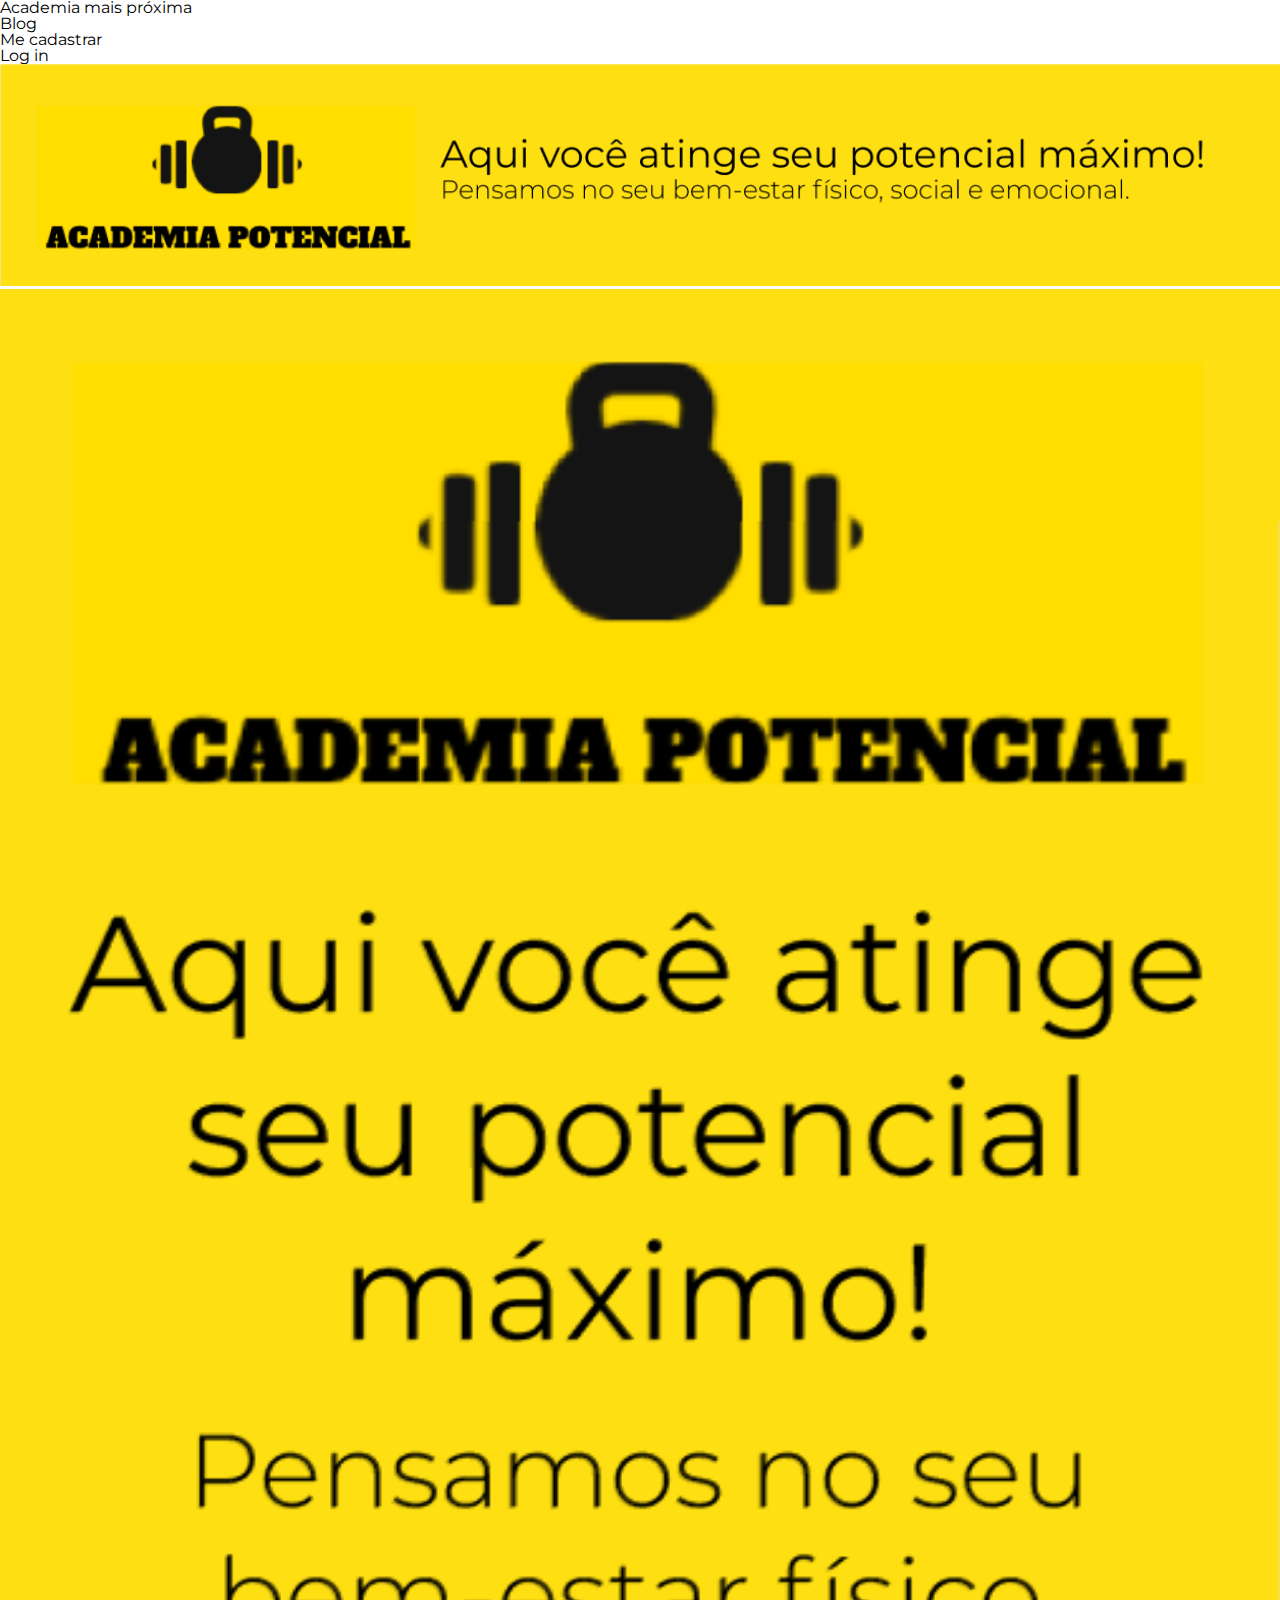
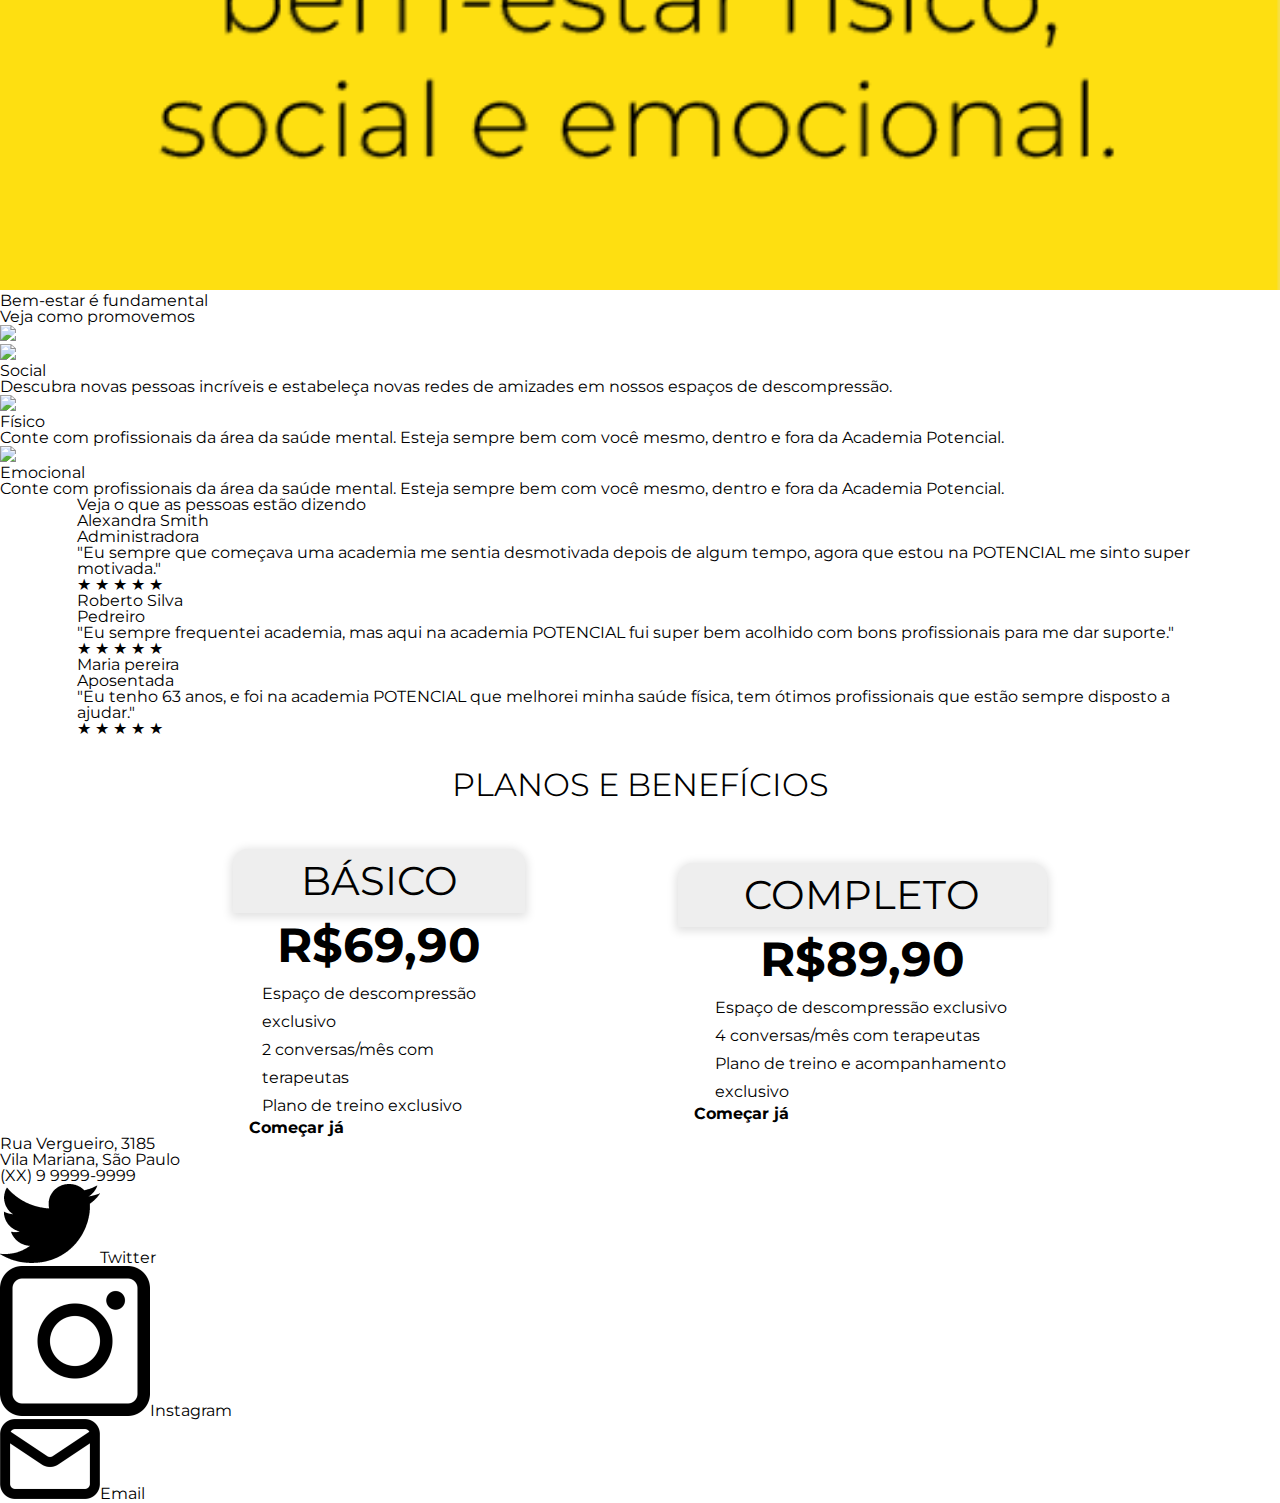
==== index.html @ 2c872b39 "Update index.html (section bem estar)" ====
<!DOCTYPE html>

<html lang="pt-br">

<head>
    <meta charset="UTF-8">
    <meta name="viewport" content="width=device-width inicial-scale=1.0">

    <title>Academia Potencial - HOME</title>

    <link rel="preconnect" href="https://fonts.googleapis.com"> 
    <link rel="preconnect" href="https://fonts.gstatic.com" crossorigin> 
    <link href="https://fonts.googleapis.com/css2?family=Montserrat:wght@300;400;500;700&display=swap" rel="stylesheet">
    <link rel="stylesheet" href="css/base.css">
    <link rel="stylesheet" href="css/reset.css">
</head>

<body>
    
    <!-- HEADER INICIO  -->

    <header>
            <ul class="menu_nav">
                <li class="opcoes_nav_sumir">Academia mais próxima</li>
                <li class="opcoes_nav_sumir">Blog</li>
                <li class="opcoes_nav">Me cadastrar</li>
                <li class="botao-header"><a href="" type="buttom">Log in</a></li>
            </ul>
    </header>

    <!-- FIM DO HEADER -->

    <!-- INICIO DO TITULO/DESTAQUE -->

    <section>
        <img src="assets/imagem-destaque-title.png" width="100%" height="100%" class="title__desktop">
        <img src="assets/imagem-destaque-title-mobile.png" width="100%" height="100%" class="title__mobile"> 
            <!-- <img src="assets/logo-academia-focoNoNome.png" alt="Logo Facility" class="logo"> -->
            <!-- <div >
                <ul class="caixa"> 
                    <li><h1 class="titulo1">Aqui você atinge seu potencial máximo!</h1></li>
                    <li><h2 class="titulo2">Pensamos no seu bem-estar físico, social e emocional</h2></li>
                </ul>
            </div> -->
    </section>

    <!-- INICIO DA SESSÃO BEM ESTAR -->

    <section class="bem-estar">
                <h2 class="bem-estar__titulo">Bem-estar é fundamental</h2>
                <p class="bem-estar__subtitulo">Veja como promovemos</p>
                <img src="assets/estrutura.jpg" class="bem-estar__imagem">

                <section class="bem-estar__tipo">
                    
                    <ul class="bem-estar__lista">
                        
                      <li class="bem-estar__tipo">
                        <img class="bem-estar__item-imagem" src="assets/bem-estar__social.png">
                        <div class="bem-estar__container bem-estar__item bem-estar__item--social">
                          <span class="item__descricao">
                            <h3 class="item__descricao-titulo">Social</h3>
                            <p class="item__descricao-texto">Descubra novas pessoas incríveis e estabeleça novas redes de amizades em nossos espaços de descompressão.</p>
                          </span>
                        </div>
                      </li>

                      <li class="bem-estar__tipo">
                        <img class="bem-estar__item-imagem" src="assets/bem-estar__físico.png">
                        <div class="bem-estar__container bem-estar__item bem-estar__item--fisico">
                          <span class="item__descricao">
                            <h3 class="item__descricao-titulo">Físico</h3>
                            <p class="item__descricao-texto">Conte com profissionais da área da saúde mental. Esteja sempre bem com você mesmo, dentro e fora da Academia Potencial.</p>
                          </span>
                        </div>
                      </li>

                      <li class="bem-estar__tipo">
                        <img class="bem-estar__item-imagem" src="assets/bem-estar__emocional.png">
                        <div class="bem-estar__container bem-estar__item bem-estar__item--emocional">
                          <span class="item__descricao">
                            <h3 class="item__descricao-titulo">Emocional</h3>
                            <p class="item__descricao-texto">Conte com profissionais da área da saúde mental. Esteja sempre bem com você mesmo, dentro e fora da Academia Potencial.</p>
                          </span>
                        </div>
                      </li>
                    </ul>
                </section>
            </section>

            <!-- FIM DA SESSÃO BEM ESTAR -->
    
            <!-- INICIO DA SESSÃO DEPOIMENTOS -->

    <section class="container depoimentos">

            <h2 class="depoimentos__titulo">Veja o que as pessoas estão dizendo</h2>

            <ul class="cartao__depoimentos">
                <li class="depoimentos__cartoes">
                    <h3 class="cartao__nome">Alexandra Smith</h3>   
                    <p class="cartao__profissao">Administradora</p>
                    <p class="cartao__texto-depoimentos">"Eu sempre que começava uma academia me sentia desmotivada depois de algum tempo, agora que estou na POTENCIAL me sinto super motivada."</p>
                    <p class="cartao__texto-depoimentos">&#9733; &#9733; &#9733; &#9733; &#9733;</p>
                </li>
                <li class="depoimentos__cartoes">
                    <h3 class="cartao__nome">Roberto Silva</h3>   
                    <p class="cartao__profissao">Pedreiro</p>
                    <p class="cartao__texto-depoimentos">"Eu sempre frequentei academia, mas aqui na academia POTENCIAL fui super bem acolhido com bons profissionais para me dar suporte."</p>
                    <p class="cartao__texto-depoimentos">&#9733; &#9733; &#9733; &#9733; &#9733;</p>
                </li> 
                <li class="depoimentos__cartoes">
                    <h3 class="cartao__nome">Maria pereira</h3>   
                    <p class="cartao__profissao">Aposentada</p>
                    <p class="cartao__texto-depoimentos">"Eu tenho 63 anos, e foi na academia POTENCIAL que melhorei minha saúde física, tem ótimos profissionais que estão sempre disposto a ajudar."</p>
                    <p class="cartao__texto-depoimentos">&#9733; &#9733; &#9733; &#9733; &#9733;</p>
                </li>
            </ul>

        </section> 

        <!-- FIM DA SESSÃO DEPOIMENTOS -->
    
    <!-- INÍCIO DA SESSÃO PLANOS -->

        <section class="planos container">
            <h2 class="planos__titulo">Planos e Benefícios</h2>
            <ul class="planos__cartoes">
                <li class="cartao cartao--basico">
                    <h3 class="cartao__titulo">Básico</h3>   
                    <p class="cartao__preco">R$69,90</p>
                    <p class="cartao__texto">Espaço de descompressão exclusivo</p>
                    <p class="cartao__texto">2 conversas/mês com terapeutas</p>
                    <p class="cartao__texto">Plano de treino exclusivo</p>
                    <a href="" class="cartao__botao botao--basico botao">Começar já</a>
                </li>
                <li class="cartao cartao--completo">
                    <h3 class="cartao__titulo">Completo</h3>
                    <p class="cartao__preco">R$89,90</p>
                    <p class="cartao__texto">Espaço de descompressão exclusivo</p>
                    <p class="cartao__texto">4 conversas/mês com terapeutas</p>
                    <p class="cartao__texto">Plano de treino e acompanhamento exclusivo</p>
                    <a href="" class="cartao__botao botao--completo botao">Começar já</a>
                </li>
            </ul>
        </section>

        <!-- FIM DA SESSÃO PLANOS -->
    
        <!-- INICIO DO FOOTER -->

    <footer class="containerFooter">
            <div class="rodapeItens2">Rua Vergueiro, 3185<br>Vila Mariana, São Paulo</div>
            <div class="rodapeItens3">(XX) 9 9999-9999</div>
            <div class="rodapeItens1">
                <ul class="rodape__redesSociais">
                    <li><a href="#" class="rodape__midia"><img src="assets/twitter-icone.png" alt="icone twitter" class="rodape__midia-icone">Twitter</a></li>
                    <li><a href="#" class="rodape__midia"><img src="assets/instagram-icone.png" alt="icone instagram" class="rodape__midia-icone">Instagram</a></li>
                    <li><a href="#" class="rodape__midia"><img src="assets/email-icone.png" alt="icone email" class="rodape__midia-icone">Email</a></li>
                </ul>
            </div>
        </footer>

        <!-- FIM DO FOOTER -->

</body>

</html>
---- css/base.css ----
:root {
    --branco: #fff;
    --preto: #000;
    --cinza-claro: #F8F8F8;
    --cinza-escuro: #EEE;
    --amarelo-footer-rodape: #FEDF1170;
    --amarelo-principal: #FEDF11;
    --amarelo-pilares: #FEDF1175;
    --verde-plano-basico: #60D8D1;
    --vermelho-plano-completo: #E33B3B;

    font-family: 'Montserrat', sans-serif;
}

body {
    font-family: 'Montserrat', sans-serif;
}

.container {
    padding-left: 6%;
    padding-right: 6%;
}

/* PLANOS E BENEFICIOS */

.planos {
    background-color: var(--branco); 

}

.planos__cartoes {
    display: flex;
    flex-direction: column;
    align-items: center;
}

.planos__titulo {
    color: var(--preto);
    font-weight: 350;
    font-size: 2rem;
    font-family: var(--montserrat);
    text-transform: uppercase;
    text-align: center;

    margin-top: 2rem;
    margin-bottom: 3rem;
}

.botao__planos {
    text-align: center;

    width: 100%;
    height: 2rem;
    max-width: 350px;

    box-sizing: border-box;

    padding: 1rem 2rem;

    border: 1px solid;
    border-radius: 15px;
}

.cartao__planos {
    display: flex;
    flex-direction: column;

    background-color: var(--cinza-claro);

    width: 100%;
    max-width: 300px; 

    margin-bottom: 2rem;

    border-radius: 5px;
    box-shadow: 0 2px 10px 5px #00000030;
}

.cartao__plano__basico{
    color: var(--verde-plano-basico);
}

.cartao__plano__completo {
    color: var(--vermelho-plano-completo);
}

.cartao__texto {
    color: var(--preto);
    line-height: 28px;
    margin-left: 10%;
}

.cartao__preco {
    font-weight: 700;
    font-size: 3rem;
    text-align: center;

    margin-top: .3rem;
    margin-bottom: .7rem;
}

.cartao__botao {
    font-weight: 700;

    width: 70%;

    padding: 1rem 1rem 2rem 1rem;

    margin: 1rem 0;

    align-self: center;
}

.cartao__botao:hover {
    transform: scale(1.15);
}

.cartao__titulo {
    font-weight: 400;
    font-size: 2.5rem;
    text-align: center;
    text-transform: uppercase;

    padding: .75rem 0;

    background-color: var(--cinza-escuro);

    margin-bottom: .5rem;

    border-radius: 15px 15px 0 0;
    box-shadow: 0 2px 10px 2px #00000020;
}

.botao__plano__basico {
    background-color: var(--verde-plano-basico);
    color: var(--branco);
}

.botao__plano__completo {
    background-color: var(--vermelho-plano-completo);
    color: var(--branco);
}

@media screen and (min-width: 1024px) {
    .planos {
        margin: 0 5rem;
    }    

    .planos__cartoes {
        flex-direction: row;
        justify-content: space-around;
    }

    .cartao__planos {
        width: 500px;
        min-width: 500px;
    }
}

/* FIM DOS PLANOS E BENEFICIOS */
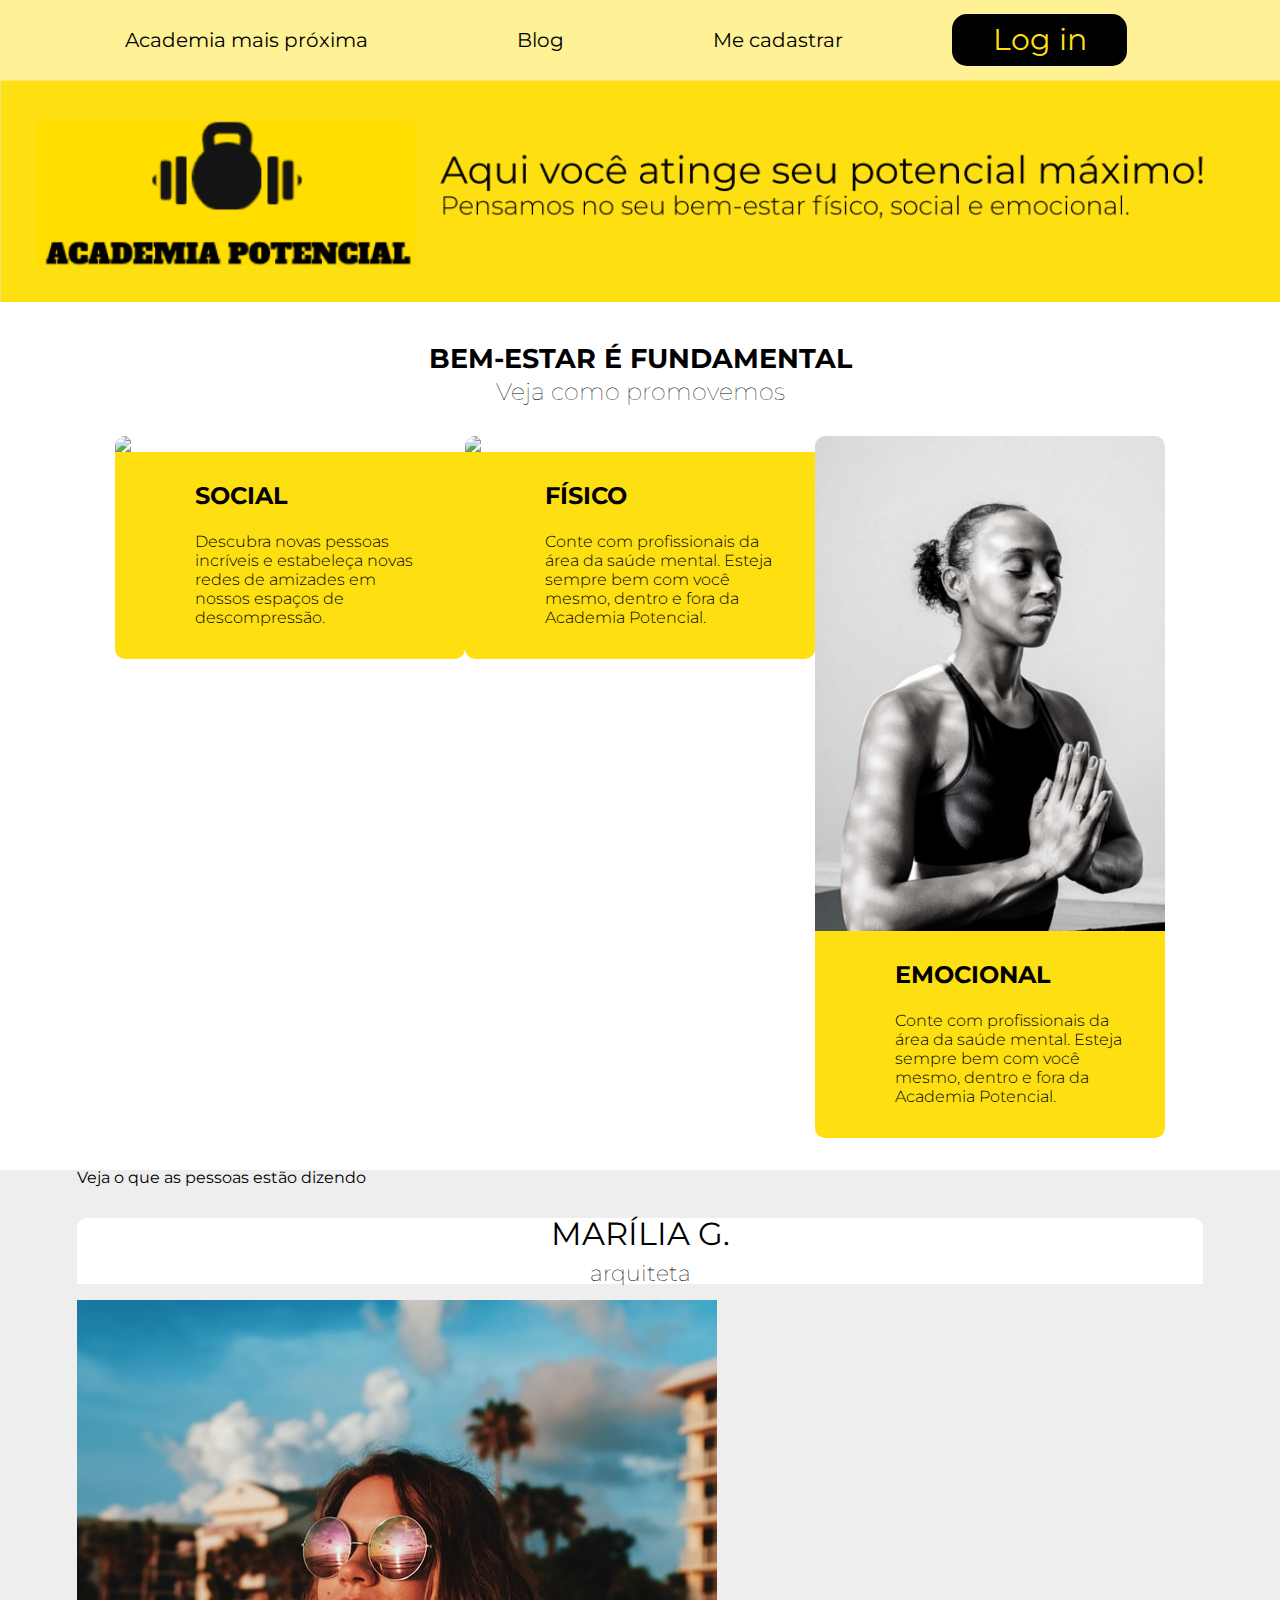
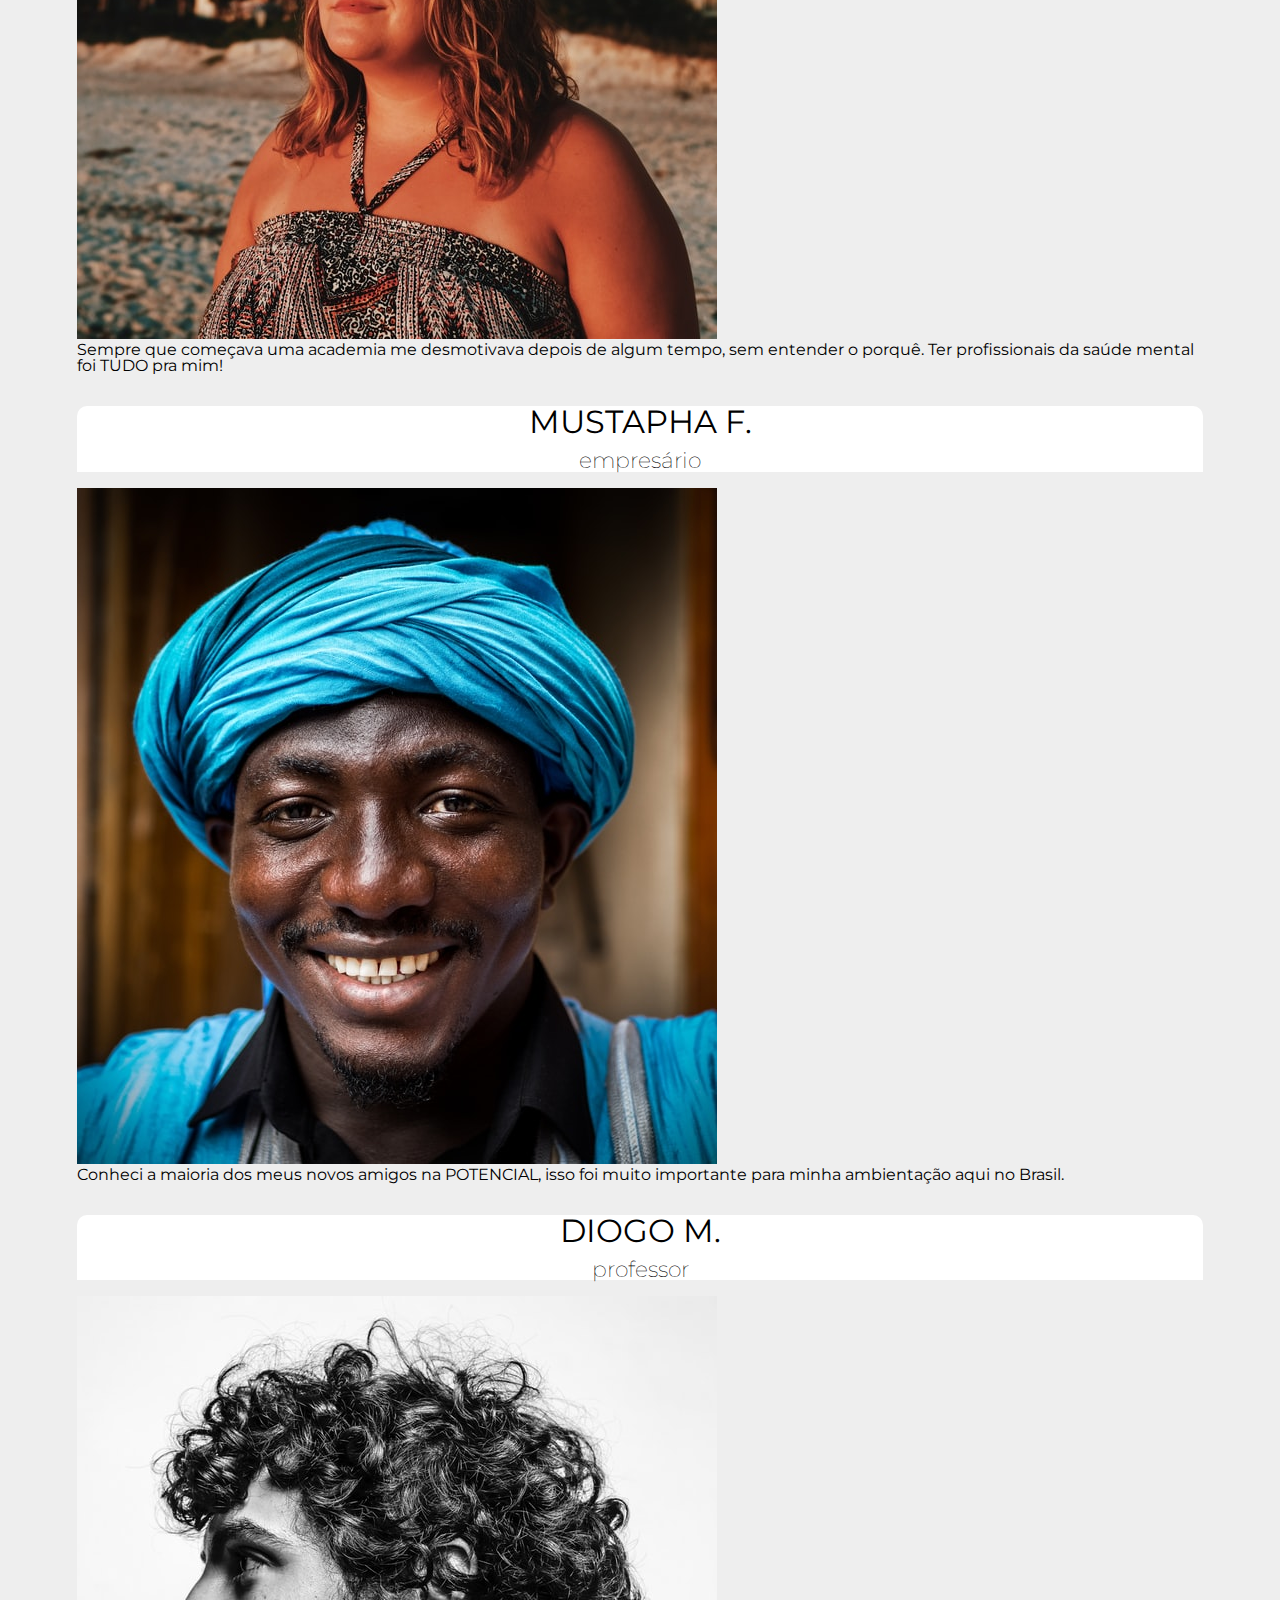
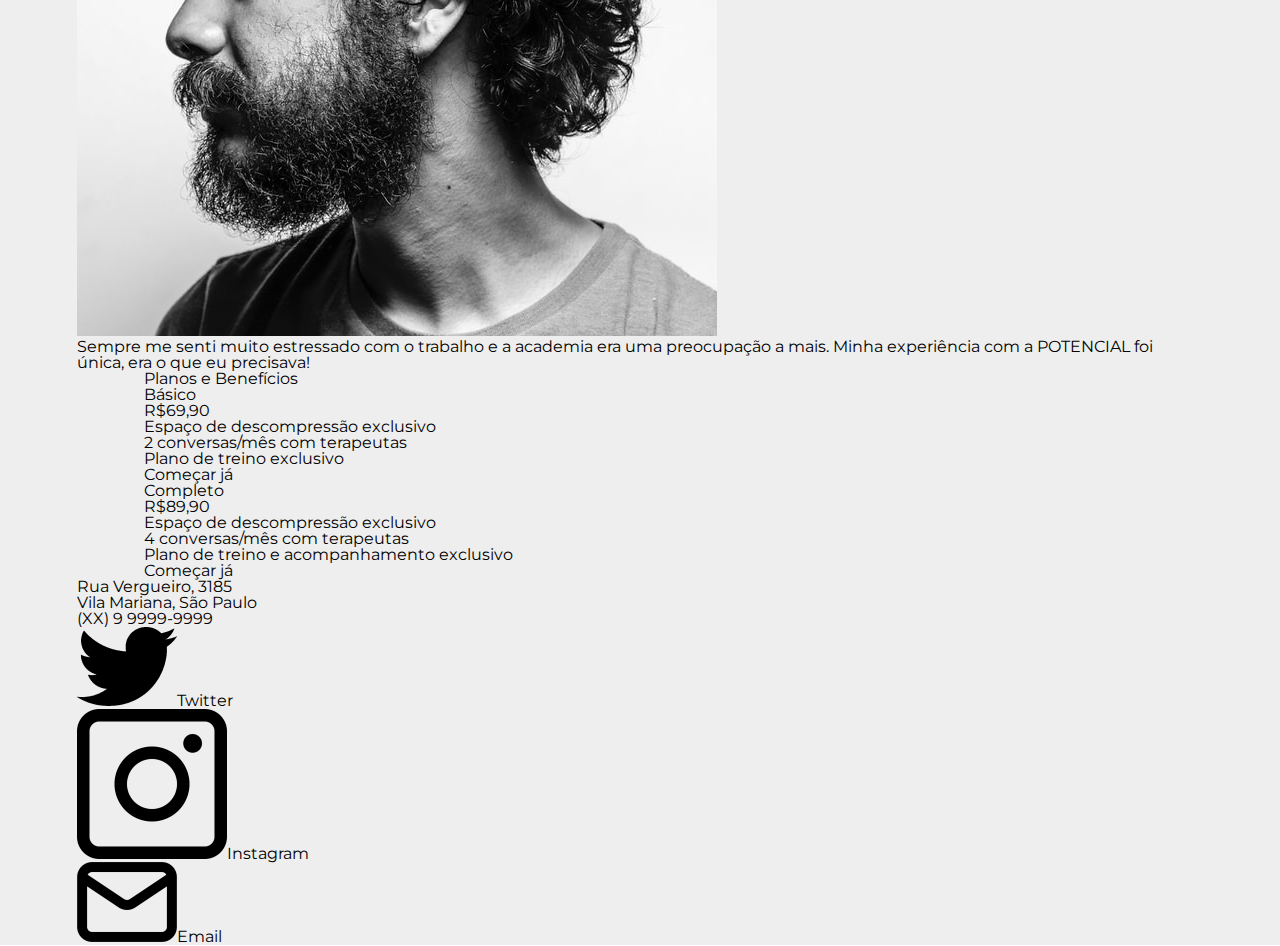
==== commit c6f4ecea: "Merge branch 'main' into feature/depoimentos" ====
--- a/index.html
+++ b/index.html
@@ -1,5 +1,4 @@
 <!DOCTYPE html>
-
 <html lang="pt-br">
 
 <head>
@@ -90,36 +89,40 @@
 
             <!-- FIM DA SESSÃO BEM ESTAR -->
     
-            <!-- INICIO DA SESSÃO DEPOIMENTOS -->
+        <!-- INICIO DA SESSÃO DEPOIMENTOS -->
+        <section class="container depoimentos">
 
-    <section class="container depoimentos">
+        <h2 class="depoimentos__titulo">Veja o que as pessoas estão dizendo</h2>
 
-            <h2 class="depoimentos__titulo">Veja o que as pessoas estão dizendo</h2>
+        <ul class="cartao">
+            <li class="depoimentos__cartoes">
+                <div class="bg__branco__depoimentos">
+                    <h3 class="cartao__depoimentos__nome">Marília G.</h3>   
+                    <p class="cartao__depoimentos__profissao">arquiteta</p>
+                </div>
+                <img src="assets/depoimentos-pessoa3.jpg" alt="mulher de óculos escuro em uma praia ensolarada" class="imagem__depoimento">
+                <p class="cartao__depoimentos__texto">Sempre que começava uma academia me desmotivava depois de algum tempo, sem entender o porquê. Ter profissionais da saúde mental foi TUDO pra mim!</p>
+                <!-- <p class="cartao__texto">&#9733; &#9733; &#9733; &#9733; &#9733;</p> -->
+            </li>
+            <li class="depoimentos__cartoes">
+                <div class="bg__branco__depoimentos">
+                    <h3 class="cartao__depoimentos__nome">Mustapha F.</h3>   
+                    <p class="cartao__depoimentos__profissao">empresário</p>
+                </div>
+                <img src="assets/depoimentos-pessoa2.jpg" alt="Homem de turbante azul sorrindo" class="imagem__depoimento">
+                <p class="cartao__depoimentos__texto">Conheci a maioria dos meus novos amigos na POTENCIAL, isso foi muito importante para minha ambientação aqui no Brasil.</p>
+                <!-- <p class="cartao__texto">&#9733; &#9733; &#9733; &#9733; &#9733;</p> -->
+            </li> 
+            <li class="depoimentos__cartoes">
+                <div class="bg__branco__depoimentos">
+                    <h3 class="cartao__depoimentos__nome">diogo M.</h3>   
+                    <p class="cartao__depoimentos__profissao">professor</p>
+                </div>
+                <img src="assets/depoimentos-pessoa1.jpg" alt="Homem de perfil, barbudo. Foto em preto e branco" class="imagem__depoimento">
+                <p class="cartao__depoimentos__texto">Sempre me senti muito estressado com o trabalho e a academia era uma preocupação a mais. Minha experiência com a POTENCIAL foi única, era o que eu precisava!</p>
+                <!-- <p class="cartao__texto">&#9733; &#9733; &#9733; &#9733; &#9733;</p> -->
 
-            <ul class="cartao__depoimentos">
-                <li class="depoimentos__cartoes">
-                    <h3 class="cartao__nome">Alexandra Smith</h3>   
-                    <p class="cartao__profissao">Administradora</p>
-                    <p class="cartao__texto-depoimentos">"Eu sempre que começava uma academia me sentia desmotivada depois de algum tempo, agora que estou na POTENCIAL me sinto super motivada."</p>
-                    <p class="cartao__texto-depoimentos">&#9733; &#9733; &#9733; &#9733; &#9733;</p>
-                </li>
-                <li class="depoimentos__cartoes">
-                    <h3 class="cartao__nome">Roberto Silva</h3>   
-                    <p class="cartao__profissao">Pedreiro</p>
-                    <p class="cartao__texto-depoimentos">"Eu sempre frequentei academia, mas aqui na academia POTENCIAL fui super bem acolhido com bons profissionais para me dar suporte."</p>
-                    <p class="cartao__texto-depoimentos">&#9733; &#9733; &#9733; &#9733; &#9733;</p>
-                </li> 
-                <li class="depoimentos__cartoes">
-                    <h3 class="cartao__nome">Maria pereira</h3>   
-                    <p class="cartao__profissao">Aposentada</p>
-                    <p class="cartao__texto-depoimentos">"Eu tenho 63 anos, e foi na academia POTENCIAL que melhorei minha saúde física, tem ótimos profissionais que estão sempre disposto a ajudar."</p>
-                    <p class="cartao__texto-depoimentos">&#9733; &#9733; &#9733; &#9733; &#9733;</p>
-                </li>
-            </ul>
-
-        </section> 
-
-        <!-- FIM DA SESSÃO DEPOIMENTOS -->
+    <!-- FIM DA SESSÃO DEPOIMENTOS -->
     
     <!-- INÍCIO DA SESSÃO PLANOS -->
 
@@ -165,4 +168,4 @@
 
 </body>
 
-</html>
+</html>--- a/css/base.css
+++ b/css/base.css
@@ -8,12 +8,15 @@
     --amarelo-pilares: #FEDF1175;
     --verde-plano-basico: #60D8D1;
     --vermelho-plano-completo: #E33B3B;
+    
+    --montserrat: 'Montserrat', sans-serif;
 
     font-family: 'Montserrat', sans-serif;
 }
 
-body {
+html,body {
     font-family: 'Montserrat', sans-serif;
+    overflow-x: hidden;
 }
 
 .container {
@@ -21,20 +24,379 @@
     padding-right: 6%;
 }
 
-/* PLANOS E BENEFICIOS */
-
-.planos {
-    background-color: var(--branco); 
-
-}
-
-.planos__cartoes {
+/* Header */
+
+.menu_nav {
+    background: var(--amarelo-footer-rodape);
+    height: 3rem; 
+    width: 100%;
+    display: flex;
+    flex-direction: row;
+    align-items: center; 
+    /* font-size: 10px; */
+    justify-content: space-evenly;
+    padding: 1rem;
+}
+
+
+
+.botao-header{
+    color: var(--amarelo-principal); 
+    background: #000;
+
+    display: flex;
+    height: 50px; 
+    width: 100px;
+    font-size: 1.3rem;
+    margin: 0 30px 0 0;
+    justify-content: center;
+    align-items: center;
+    font-weight: 500;
+    left: 20px;
+
+    border-color:#000;
+    border-radius: 15px;
+}
+
+
+.opcoes_nav_sumir{
+    display: none;
+}
+
+.opcoes_nav {
+    display: inline;
+    /* margin: 0 60px 0 0; */
+    color: #000;
+    font-size: 20px;
+}
+
+@media screen and (min-width: 1024px){
+.botao-header {
+    color: var(--amarelo-principal);
+    /* background: #000; */
+    
+    display: flex;
+    height: 52px;
+    width: 175px;
+    font-size: 30px;
+    margin: 0 100px 0 0;
+    justify-content: center;
+    align-items: center;
+    font-weight: 400;
+
+    border-color:#000;
+    border-radius: 15px;
+}
+   
+ .botao-header:hover {
+    cursor: pointer;
+    transform: scale(1.1);
+    
+} 
+
+.opcoes_nav_sumir {
+    display: inline;
+    margin: 0 40px;
+    color: #000;
+    font-size: 20px;
+    
+}
+
+.opcoes_nav {
+    display: inline;
+    margin: 0 40px;
+    color: #000;
+    font-size: 20px;
+    
+}
+
+
+.opcoes_nav:hover {
+    color: #E33B3B;
+    cursor: pointer;
+} 
+
+.opcoes_nav_sumir:hover {
+    color: #E33B3B;
+    cursor: pointer;
+}
+}
+
+/*   FIM DO HEADER   */
+
+/*Titulo e Logo*/
+
+.title__desktop{
+    display: none;
+}
+
+.logo{
+    width: 90%;
+    margin: 5%;
+}
+
+.caixa{
+    /* position: absolute; */
+    top: 90px;
+    right: -250px;
     display: flex;
     flex-direction: column;
     align-items: center;
-}
-
-.planos__titulo {
+    text-align: center;
+    /* background-color: var(--amarelo-principal); */
+    /* column-width: 100em; */
+    /* padding: .75rem; */
+    /* height: 15%; */
+}
+    
+/* section{
+    background-color: #FEDF11;
+} */
+
+.navegacao{
+    position: absolute;
+    width: 100%;
+    margin: 0;
+    display: flex;
+    flex-direction: column;
+    align-items: center;
+}
+
+.titulo1 {
+    text-align: center ;
+    font-size: max(30px, 5vw);
+    font-weight: 500;
+    /* padding:.9rem 0; */
+}
+
+.titulo2 {
+    text-align: center;
+    font-size: 1.5rem;
+    font-weight: 300;
+    padding: 18px;
+}
+
+@media screen and (min-width: 1024px) { 
+
+    .title__desktop {
+        display: inline;
+    }
+
+    .title__mobile {
+        display: none;
+    }
+
+   .caixa{     
+    width: 500px;
+    display: inline;
+    /* flex-direction: row; */
+    padding-left: 100%;
+    padding-right: 100%;
+    position: absolute;
+}
+
+    .logo{
+        /* display: none; */
+        position: relative;
+        top:0px; 
+        right: -300px;
+        width: 65%;
+    }
+   
+    /* .destaque{
+        column-count:2 ;
+        column-width: 100em;
+    } */
+    
+    .titulo1 {
+        text-align: justify ;
+        font-size: 300;
+        font-weight: 700;
+        position: absolute; 
+        /* top: 50px;  */
+        /* right: 790px; */
+        
+    }
+
+    .titulo2{
+        text-align: justify;
+        font-size: 20px;
+        position: absolute; 
+        top: 70px; 
+        /* right: 845px; */
+    }
+} 
+
+/* FIM TITULO E DESTAQUE */
+
+    
+/*   BEM ESTAR   */
+
+.bem-estar {
+    background: var(--branco);
+    padding-top: 2.5rem;
+    padding-bottom: 2rem;
+    width: 100%;
+    font-family: var(--montserrat);
+}
+
+.bem-estar__titulo {
+    color: var(--preto);
+    font-weight: bolder;
+    font-size: 1.7rem;
+    text-transform: uppercase;
+    text-align: center;
+    margin-bottom: 0.5rem;
+    width: 100%;
+}
+
+.bem-estar__subtitulo{
+    color: var(--preto);
+    font-weight: 100;
+    font-size: 1.5rem;
+    text-align: center;
+    margin-bottom: 2rem;
+}
+
+.bem-estar__imagem {
+    width: 100vw;
+    max-width: 450px;
+}
+
+.bem-estar__tipo { 
+    display: flex;
+    flex-direction: column;
+    align-items: center;
+    
+}
+
+.bem-estar__lista {
+    display: flex;
+    flex-wrap: wrap;
+    justify-content: space-evenly;
+    
+}
+
+.bem-estar__container {
+    display: flex;
+    flex-wrap: wrap;
+    justify-content: space-evenly;
+    background-color: var(--amarelo-principal); 
+} 
+
+.bem-estar__item{
+    max-width: 350px;
+    box-sizing: border-box;
+    background-repeat: no-repeat;
+    background-position: top 1.25rem left 2.5rem;
+    padding: 2rem 2.5rem 2rem 5rem;
+}
+
+.bem-estar__item--social{
+    background-image: url(assets/icone-social.png);
+    background-size: 10%;
+}
+
+.bem-estar__item--fisico{
+    background-image: url(assets/icone-fisico.png);
+    background-size: 10%;
+}
+
+.bem-estar__item--emocional{
+    background-image: url(assets/icone-emocional.png);
+    background-size: 10%;
+}
+
+.item__descricao-titulo { 
+    color: var(--preto);
+    font-weight: 700;
+    font-size: 1.5rem;
+    text-transform: uppercase;
+    margin-bottom: 1.5rem;
+}
+
+.item__descricao-texto {
+    line-height: normal;
+    color: var(--preto);
+    font-weight: 300;
+    font-size: 1rem;
+}
+
+@media screen and (max-width: 415px) {
+    .bem-estar__item-imagem {
+        display: none;
+    }
+
+    .bem-estar__lista {
+        display: block;
+        width: 100vw;
+        background-color: var(--amarelo-principal);
+    }  
+    
+    .bem-estar__container {
+        background: none; 
+    }
+
+    .bem-estar__item{
+        background-repeat: no-repeat;
+        background-position: top 1.25rem left 2.5rem;
+        padding: 2rem 2.5rem 2rem 5rem;
+    }
+
+    .bem-estar__item--social{
+        background-image: url(assets/icone-social.png);
+        background-size: 10%;
+    }
+
+    .bem-estar__item--fisico{
+        background-image: url(assets/icone-fisico.png);
+        background-size: 10%;
+    }
+
+    .bem-estar__item--emocional{
+        background-image: url(assets/icone-emocional.png);
+        background-size: 10%;
+    }
+    
+
+    .bem-estar__container {
+        width: 415px;
+    }
+}
+
+
+@media screen and (min-width: 1024px){
+    .bem-estar__imagem {
+        display: none;
+    }
+
+    .bem-estar__item-imagem {
+        width: 350px;
+        border-radius: 10px 10px 0 0;
+    }
+
+    .bem-estar__item-imagem:hover {
+        opacity: 0.7;
+    }
+
+    .bem-estar__container {
+        border-radius: 0 0 10px 10px;
+    }
+    
+}    
+/*   FIM DO BEM ESTAR   */
+    
+/*   DEPOIMENTOS   */
+    
+.depoimentos {
+    background-color: var(--cinza-escuro);
+}
+
+.bg__branco__depoimentos {
+    background-color: white;
+    border-radius: 10px 10px 0 0;
+
+.depoimentos__titulo {
     color: var(--preto);
     font-weight: 350;
     font-size: 2rem;
@@ -42,11 +404,115 @@
     text-transform: uppercase;
     text-align: center;
 
+    padding-top: 2rem;
+    margin-bottom: 3rem;
+}
+
+.cartao {
+    display: flex;
+    flex-direction: column;
+
+    padding: 0 5rem;
+}
+
+.depoimentos__cartoes {
+    display: flex;
+    flex-direction: column;
+  
+    align-self: center;
+
+    background-color: var(--amarelo-principal);
+
+    width: 330px;
+
+    margin-bottom: 2rem;
+
+    border-radius: 10px;
+    box-shadow: 0 2px 10px 5px #00000030;
+}
+
+.cartao__depoimentos__nome {
+    color: var(--preto);
+    font-weight: 400;
+    font-size: 2rem;
+    font-family: var(--montserrat);
+    text-transform: uppercase;
+    text-align: center;
+
+    margin-top: 2rem;
+    padding-left: .5rem;
+    padding-right: .5rem;
+}
+
+.cartao__depoimentos__profissao {
+    color: var(--preto);
+    font-weight: 150;
+    font-size: 1.4rem;
+    font-family: var(--montserrat);
+    text-align: center;
+
+    margin-top: .7rem;
+    margin-bottom: 1rem; 
+}
+
+.imagem__depoimento {
+    margin: 1rem 0;
+
+    border-radius: 100%;
+    width: 13rem;
+
+    align-self: center;
+}
+
+.cartao__depoimentos__texto {
+    color: var(--preto);
+    font-style: italic;
+    text-align: center;
+    padding: 0 50px 20px 50px;
+}
+
+@media screen and (min-width: 1024px) {
+    .cartao {
+        flex-direction: row;
+        justify-content: space-around;
+    }
+
+    .depoimentos {
+        padding: 0 8rem;
+    }
+
+    .depoimentos__cartoes {
+        width: 400px;
+    }
+}
+    
+    /*  FIM DEPOIMENTOS    */
+    
+    /* PLANOS E BENEFICIOS */
+
+.planos {
+    background-color: var(--branco); 
+}
+
+.planos__cartoes {
+    display: flex;
+    flex-direction: column;
+    align-items: center;
+}
+
+.planos__titulo {
+    color: var(--preto);
+    font-weight: 350;
+    font-size: 2rem;
+    font-family: var(--montserrat);
+    text-transform: uppercase;
+    text-align: center;
+
     margin-top: 2rem;
     margin-bottom: 3rem;
 }
 
-.botao__planos {
+.botao {
     text-align: center;
 
     width: 100%;
@@ -61,14 +527,14 @@
     border-radius: 15px;
 }
 
-.cartao__planos {
+.cartao {
     display: flex;
     flex-direction: column;
 
     background-color: var(--cinza-claro);
 
     width: 100%;
-    max-width: 300px; 
+    max-width: 300px;
 
     margin-bottom: 2rem;
 
@@ -76,11 +542,11 @@
     box-shadow: 0 2px 10px 5px #00000030;
 }
 
-.cartao__plano__basico{
+.cartao--basico{
     color: var(--verde-plano-basico);
 }
 
-.cartao__plano__completo {
+.cartao--completo {
     color: var(--vermelho-plano-completo);
 }
 
@@ -104,7 +570,7 @@
 
     width: 70%;
 
-    padding: 1rem 1rem 2rem 1rem;
+    padding: 1rem 2rem 1rem 1rem;
 
     margin: 1rem 0;
 
@@ -131,30 +597,64 @@
     box-shadow: 0 2px 10px 2px #00000020;
 }
 
-.botao__plano__basico {
+.botao--basico {
     background-color: var(--verde-plano-basico);
     color: var(--branco);
 }
 
-.botao__plano__completo {
+.botao--completo {
     background-color: var(--vermelho-plano-completo);
     color: var(--branco);
 }
 
 @media screen and (min-width: 1024px) {
-    .planos {
-        margin: 0 5rem;
-    }    
-
     .planos__cartoes {
         flex-direction: row;
         justify-content: space-around;
     }
-
-    .cartao__planos {
-        width: 500px;
-        min-width: 500px;
-    }
-}
-
-/* FIM DOS PLANOS E BENEFICIOS */+}
+
+/* FIM DOS PLANOS E BENEFICIOS */
+    
+/*   FOOTER   */
+    
+.containerFooter {
+width: 100%;
+display: flex;
+flex-flow: row-reverse wrap;
+justify-content: space-around;
+align-items: center;
+padding: 1rem 1rem;
+background: #FEDF11BF;
+font-family: 'Montserrat', sans-serif;
+font-weight: 300;
+}
+
+.rodape__redesSociais {
+    margin: 1rem;
+    /* display: flex; */
+}
+
+.rodapeItens2{
+    font-size: 1.25rem;
+    font-family: 'Montserrat';
+}
+
+.rodapeItens3{
+    font-weight: 700;
+    font-size: 2rem;
+    margin: 1rem 0;
+}
+
+.rodape__midia{
+    font-size: 2 rem;
+    display: flex;
+    /* align-items: center; */
+    justify-content: center;
+    padding: .5rem;
+}
+
+.rodape__midia-icone{
+    width: 10%;
+    padding-right: 0.5rem;
+}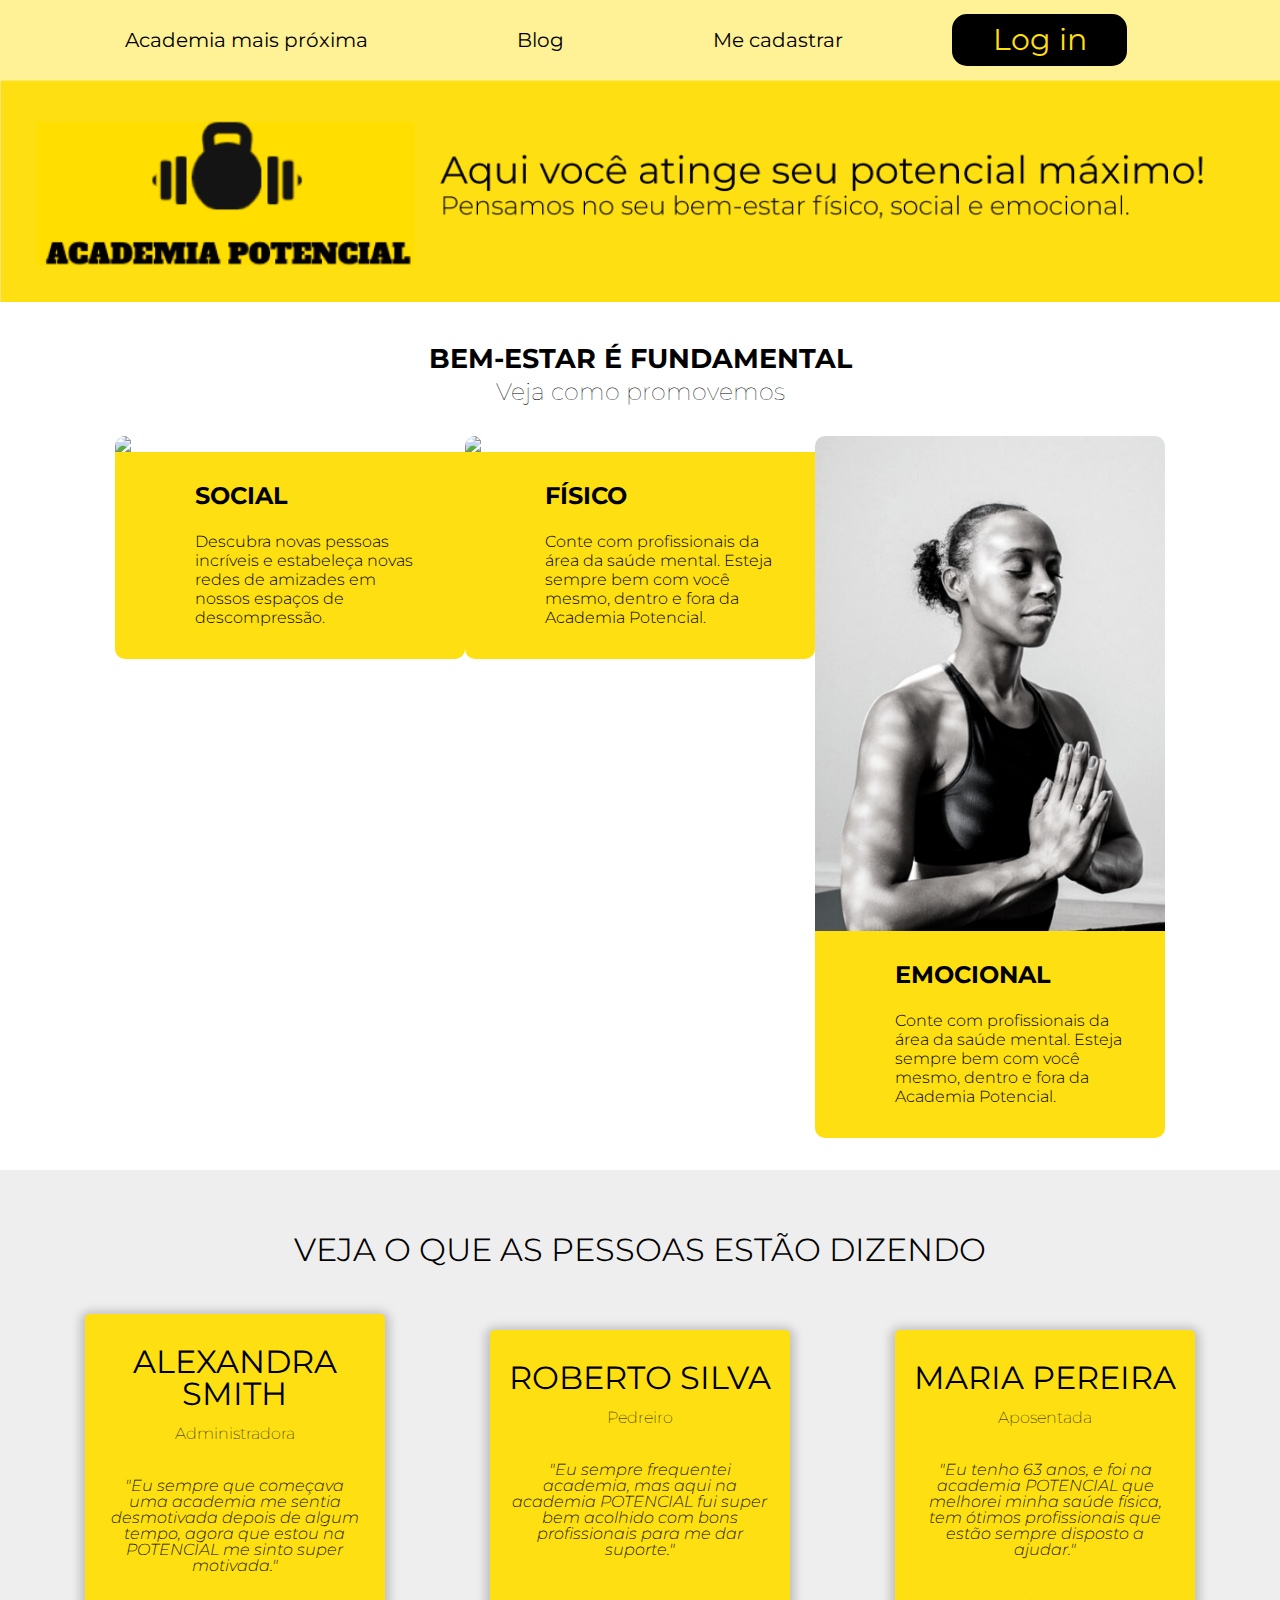
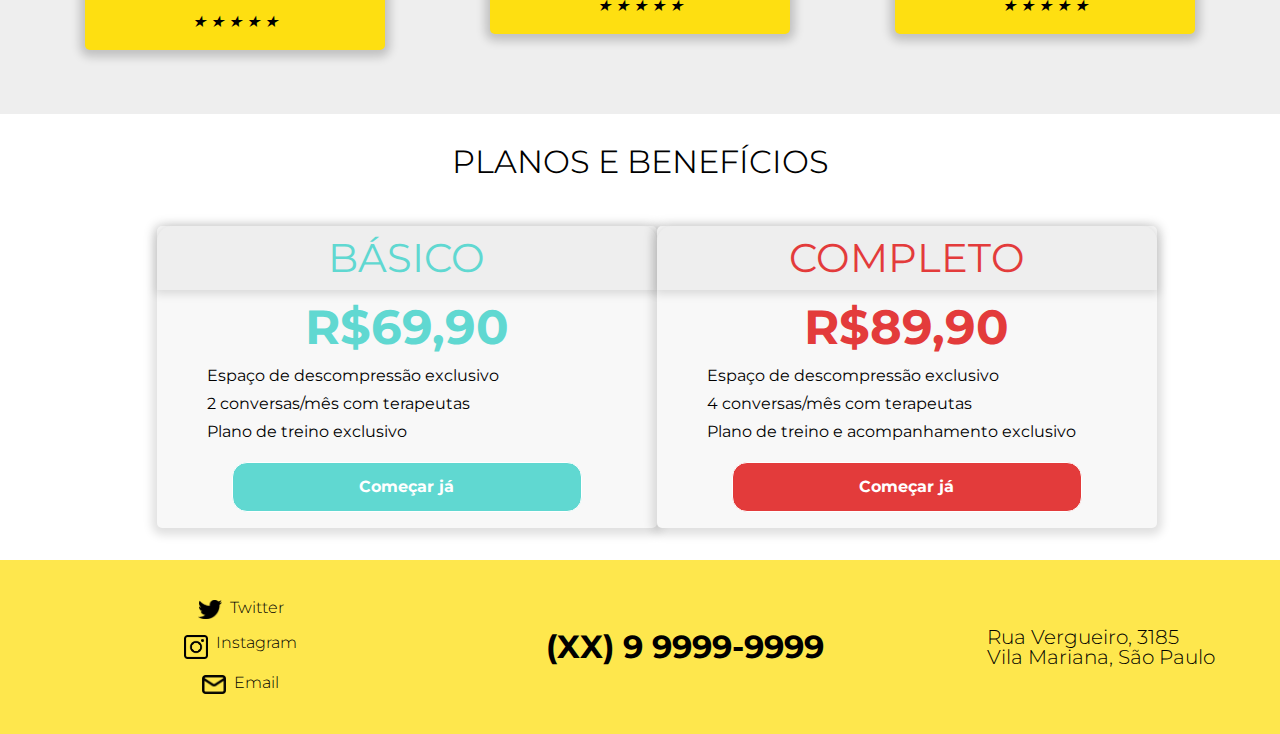
==== commit 3938c4dc: "Revert "Feature/depoimentos"" ====
--- a/index.html
+++ b/index.html
@@ -1,4 +1,5 @@
 <!DOCTYPE html>
+
 <html lang="pt-br">
 
 <head>
@@ -89,61 +90,57 @@
 
             <!-- FIM DA SESSÃO BEM ESTAR -->
     
-        <!-- INICIO DA SESSÃO DEPOIMENTOS -->
-        <section class="container depoimentos">
+            <!-- INICIO DA SESSÃO DEPOIMENTOS -->
 
-        <h2 class="depoimentos__titulo">Veja o que as pessoas estão dizendo</h2>
+    <section class="container depoimentos">
 
-        <ul class="cartao">
-            <li class="depoimentos__cartoes">
-                <div class="bg__branco__depoimentos">
-                    <h3 class="cartao__depoimentos__nome">Marília G.</h3>   
-                    <p class="cartao__depoimentos__profissao">arquiteta</p>
-                </div>
-                <img src="assets/depoimentos-pessoa3.jpg" alt="mulher de óculos escuro em uma praia ensolarada" class="imagem__depoimento">
-                <p class="cartao__depoimentos__texto">Sempre que começava uma academia me desmotivava depois de algum tempo, sem entender o porquê. Ter profissionais da saúde mental foi TUDO pra mim!</p>
-                <!-- <p class="cartao__texto">&#9733; &#9733; &#9733; &#9733; &#9733;</p> -->
-            </li>
-            <li class="depoimentos__cartoes">
-                <div class="bg__branco__depoimentos">
-                    <h3 class="cartao__depoimentos__nome">Mustapha F.</h3>   
-                    <p class="cartao__depoimentos__profissao">empresário</p>
-                </div>
-                <img src="assets/depoimentos-pessoa2.jpg" alt="Homem de turbante azul sorrindo" class="imagem__depoimento">
-                <p class="cartao__depoimentos__texto">Conheci a maioria dos meus novos amigos na POTENCIAL, isso foi muito importante para minha ambientação aqui no Brasil.</p>
-                <!-- <p class="cartao__texto">&#9733; &#9733; &#9733; &#9733; &#9733;</p> -->
-            </li> 
-            <li class="depoimentos__cartoes">
-                <div class="bg__branco__depoimentos">
-                    <h3 class="cartao__depoimentos__nome">diogo M.</h3>   
-                    <p class="cartao__depoimentos__profissao">professor</p>
-                </div>
-                <img src="assets/depoimentos-pessoa1.jpg" alt="Homem de perfil, barbudo. Foto em preto e branco" class="imagem__depoimento">
-                <p class="cartao__depoimentos__texto">Sempre me senti muito estressado com o trabalho e a academia era uma preocupação a mais. Minha experiência com a POTENCIAL foi única, era o que eu precisava!</p>
-                <!-- <p class="cartao__texto">&#9733; &#9733; &#9733; &#9733; &#9733;</p> -->
+            <h2 class="depoimentos__titulo">Veja o que as pessoas estão dizendo</h2>
 
-    <!-- FIM DA SESSÃO DEPOIMENTOS -->
+            <ul class="cartao__depoimentos">
+                <li class="depoimentos__cartoes">
+                    <h3 class="cartao__nome">Alexandra Smith</h3>   
+                    <p class="cartao__profissao">Administradora</p>
+                    <p class="cartao__texto-depoimentos">"Eu sempre que começava uma academia me sentia desmotivada depois de algum tempo, agora que estou na POTENCIAL me sinto super motivada."</p>
+                    <p class="cartao__texto-depoimentos">&#9733; &#9733; &#9733; &#9733; &#9733;</p>
+                </li>
+                <li class="depoimentos__cartoes">
+                    <h3 class="cartao__nome">Roberto Silva</h3>   
+                    <p class="cartao__profissao">Pedreiro</p>
+                    <p class="cartao__texto-depoimentos">"Eu sempre frequentei academia, mas aqui na academia POTENCIAL fui super bem acolhido com bons profissionais para me dar suporte."</p>
+                    <p class="cartao__texto-depoimentos">&#9733; &#9733; &#9733; &#9733; &#9733;</p>
+                </li> 
+                <li class="depoimentos__cartoes">
+                    <h3 class="cartao__nome">Maria pereira</h3>   
+                    <p class="cartao__profissao">Aposentada</p>
+                    <p class="cartao__texto-depoimentos">"Eu tenho 63 anos, e foi na academia POTENCIAL que melhorei minha saúde física, tem ótimos profissionais que estão sempre disposto a ajudar."</p>
+                    <p class="cartao__texto-depoimentos">&#9733; &#9733; &#9733; &#9733; &#9733;</p>
+                </li>
+            </ul>
+
+        </section> 
+
+        <!-- FIM DA SESSÃO DEPOIMENTOS -->
     
     <!-- INÍCIO DA SESSÃO PLANOS -->
 
         <section class="planos container">
             <h2 class="planos__titulo">Planos e Benefícios</h2>
             <ul class="planos__cartoes">
-                <li class="cartao cartao--basico">
+                <li class="cartao__planos cartao__plano__basico">
                     <h3 class="cartao__titulo">Básico</h3>   
                     <p class="cartao__preco">R$69,90</p>
                     <p class="cartao__texto">Espaço de descompressão exclusivo</p>
                     <p class="cartao__texto">2 conversas/mês com terapeutas</p>
                     <p class="cartao__texto">Plano de treino exclusivo</p>
-                    <a href="" class="cartao__botao botao--basico botao">Começar já</a>
+                    <a href="" class="cartao__botao botao__plano__basico botao__planos">Começar já</a>
                 </li>
-                <li class="cartao cartao--completo">
+                <li class="cartao__planos cartao__plano__completo">
                     <h3 class="cartao__titulo">Completo</h3>
                     <p class="cartao__preco">R$89,90</p>
                     <p class="cartao__texto">Espaço de descompressão exclusivo</p>
                     <p class="cartao__texto">4 conversas/mês com terapeutas</p>
                     <p class="cartao__texto">Plano de treino e acompanhamento exclusivo</p>
-                    <a href="" class="cartao__botao botao--completo botao">Começar já</a>
+                    <a href="" class="cartao__botao botao__plano__completo botao__planos">Começar já</a>
                 </li>
             </ul>
         </section>
@@ -168,4 +165,4 @@
 
 </body>
 
-</html>+</html>
--- a/css/base.css
+++ b/css/base.css
@@ -38,8 +38,6 @@
     padding: 1rem;
 }
 
-
-
 .botao-header{
     color: var(--amarelo-principal); 
     background: #000;
@@ -58,7 +56,6 @@
     border-radius: 15px;
 }
 
-
 .opcoes_nav_sumir{
     display: none;
 }
@@ -229,7 +226,6 @@
 
 /* FIM TITULO E DESTAQUE */
 
-    
 /*   BEM ESTAR   */
 
 .bem-estar {
@@ -388,13 +384,10 @@
     
 /*   DEPOIMENTOS   */
     
-.depoimentos {
+    .depoimentos {
     background-color: var(--cinza-escuro);
-}
-
-.bg__branco__depoimentos {
-    background-color: white;
-    border-radius: 10px 10px 0 0;
+    padding: 2rem;
+}
 
 .depoimentos__titulo {
     color: var(--preto);
@@ -404,34 +397,32 @@
     text-transform: uppercase;
     text-align: center;
 
-    padding-top: 2rem;
+    margin-top: 2rem;
     margin-bottom: 3rem;
 }
 
-.cartao {
+.cartao__depoimentos{
     display: flex;
     flex-direction: column;
-
-    padding: 0 5rem;
+    align-items: center;
 }
 
 .depoimentos__cartoes {
     display: flex;
     flex-direction: column;
-  
-    align-self: center;
 
     background-color: var(--amarelo-principal);
 
-    width: 330px;
+    width: 100%;
+    max-width: 300px;
 
     margin-bottom: 2rem;
 
-    border-radius: 10px;
+    border-radius: 5px;
     box-shadow: 0 2px 10px 5px #00000030;
 }
 
-.cartao__depoimentos__nome {
+.cartao__nome {
     color: var(--preto);
     font-weight: 400;
     font-size: 2rem;
@@ -444,51 +435,35 @@
     padding-right: .5rem;
 }
 
-.cartao__depoimentos__profissao {
+.cartao__profissao {
     color: var(--preto);
     font-weight: 150;
-    font-size: 1.4rem;
+    font-size: 1rem;
     font-family: var(--montserrat);
     text-align: center;
 
-    margin-top: .7rem;
+    margin-top: 1rem;
     margin-bottom: 1rem; 
 }
 
-.imagem__depoimento {
-    margin: 1rem 0;
-
-    border-radius: 100%;
-    width: 13rem;
-
-    align-self: center;
-}
-
-.cartao__depoimentos__texto {
-    color: var(--preto);
+.cartao__texto-depoimentos {
+    color: var(--preto);
+    font-weight: 250;
     font-style: italic;
     text-align: center;
-    padding: 0 50px 20px 50px;
+    padding: 20px 20px 20px 20px;
 }
 
 @media screen and (min-width: 1024px) {
-    .cartao {
+    .cartao__depoimentos {
         flex-direction: row;
         justify-content: space-around;
     }
-
-    .depoimentos {
-        padding: 0 8rem;
-    }
-
-    .depoimentos__cartoes {
-        width: 400px;
-    }
-}
-    
-    /*  FIM DEPOIMENTOS    */
-    
-    /* PLANOS E BENEFICIOS */
+}
+    
+/*  FIM DEPOIMENTOS    */
+    
+/* PLANOS E BENEFICIOS */
 
 .planos {
     background-color: var(--branco); 
@@ -512,7 +487,7 @@
     margin-bottom: 3rem;
 }
 
-.botao {
+.botao__planos {
     text-align: center;
 
     width: 100%;
@@ -526,27 +501,27 @@
     border: 1px solid;
     border-radius: 15px;
 }
-
-.cartao {
+  
+.cartao__planos {
     display: flex;
     flex-direction: column;
 
     background-color: var(--cinza-claro);
 
     width: 100%;
-    max-width: 300px;
+    max-width: 300px; 
 
     margin-bottom: 2rem;
 
     border-radius: 5px;
-    box-shadow: 0 2px 10px 5px #00000030;
-}
-
-.cartao--basico{
+    box-shadow: 0 2px 10px 5px #00000020;
+}
+
+.cartao__plano__basico{
     color: var(--verde-plano-basico);
 }
 
-.cartao--completo {
+.cartao__plano__completo {
     color: var(--vermelho-plano-completo);
 }
 
@@ -570,7 +545,7 @@
 
     width: 70%;
 
-    padding: 1rem 2rem 1rem 1rem;
+    padding: 1rem 1rem 2rem 1rem;
 
     margin: 1rem 0;
 
@@ -597,20 +572,29 @@
     box-shadow: 0 2px 10px 2px #00000020;
 }
 
-.botao--basico {
+.botao__plano__basico {
     background-color: var(--verde-plano-basico);
     color: var(--branco);
 }
 
-.botao--completo {
+.botao__plano__completo {
     background-color: var(--vermelho-plano-completo);
     color: var(--branco);
 }
 
 @media screen and (min-width: 1024px) {
+    .planos {
+        margin: 0 5rem;
+    }    
+
     .planos__cartoes {
         flex-direction: row;
         justify-content: space-around;
+    }
+
+    .cartao__planos {
+        width: 500px;
+        min-width: 500px;
     }
 }
 
@@ -657,4 +641,4 @@
 .rodape__midia-icone{
     width: 10%;
     padding-right: 0.5rem;
-}+}
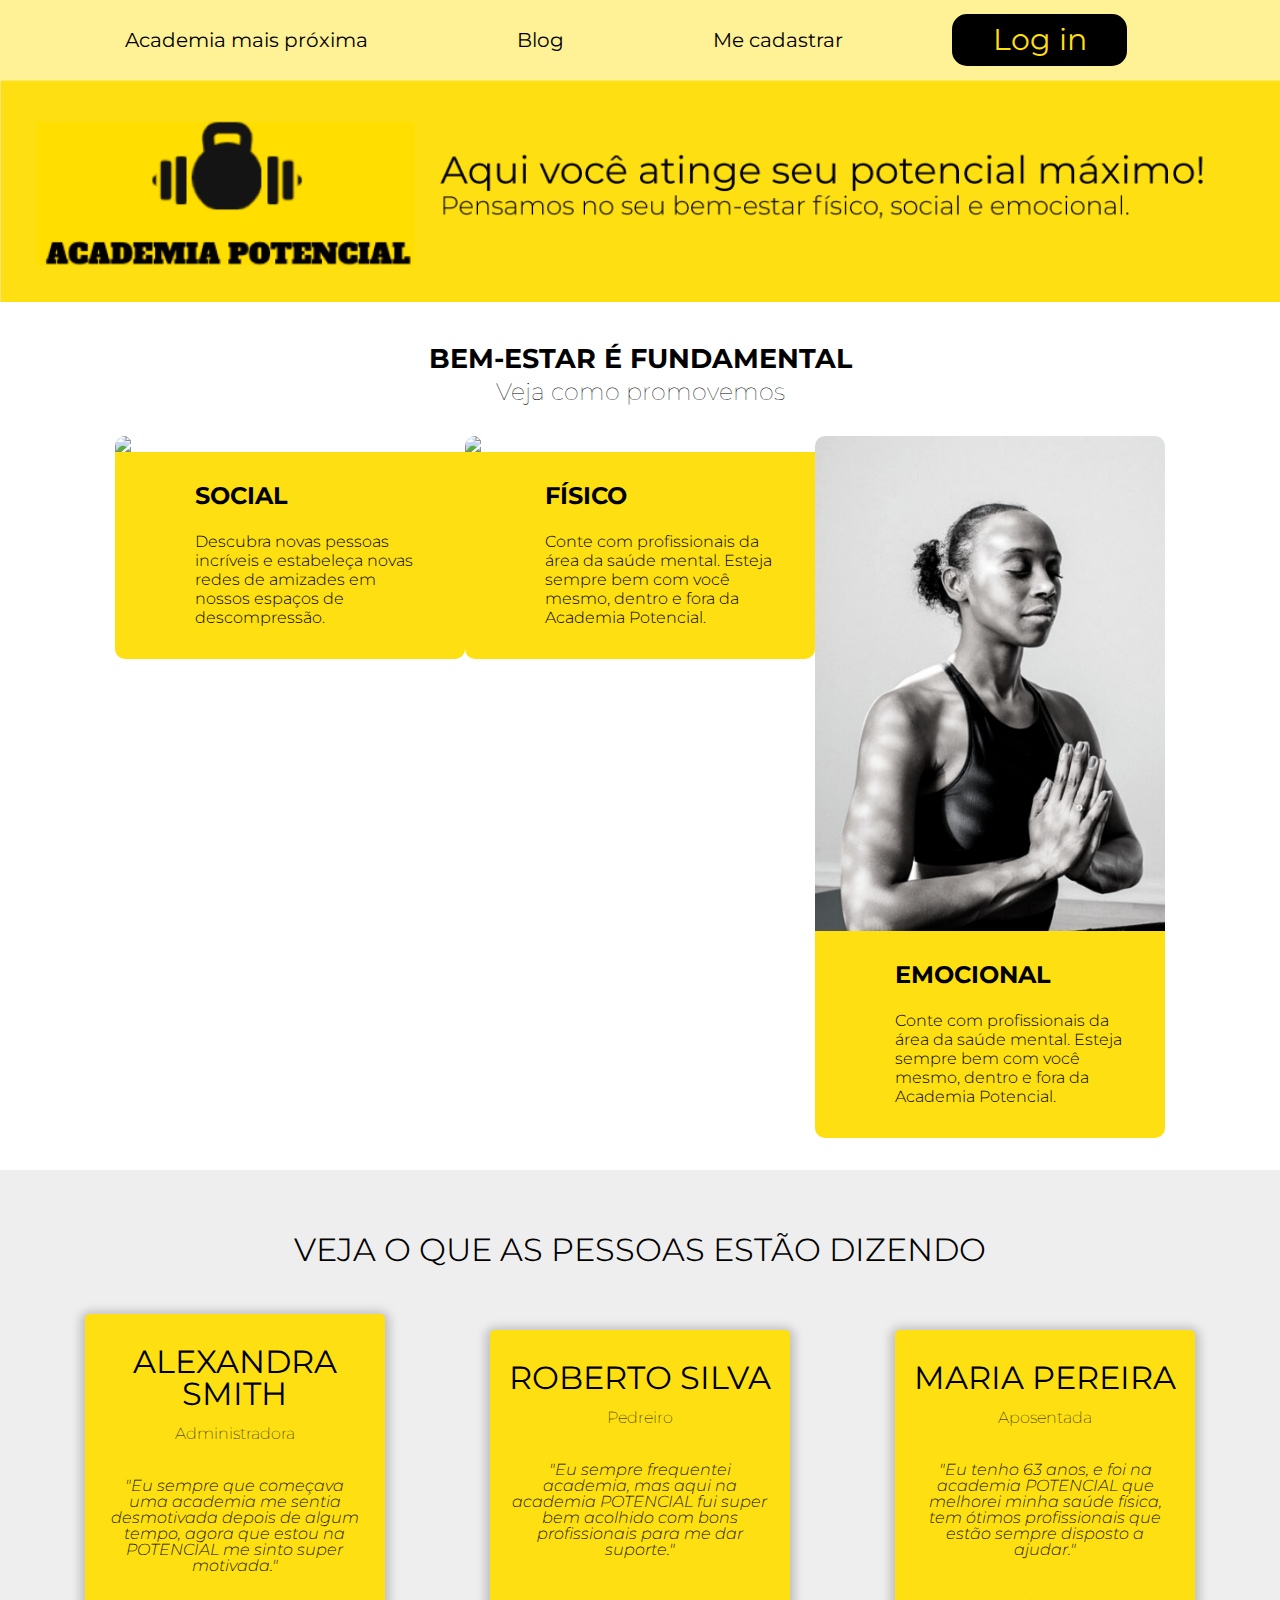
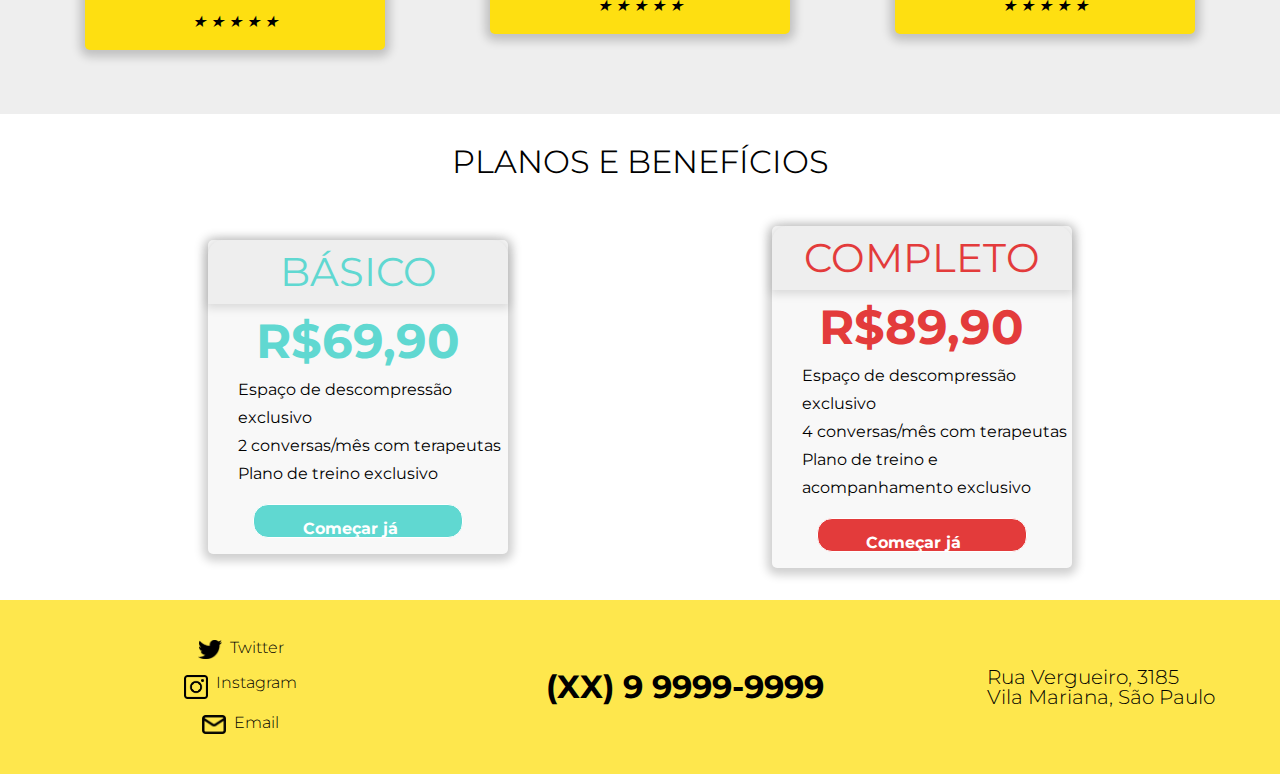
==== commit d38267c5: "Revert "Feature/planos"" ====
--- a/index.html
+++ b/index.html
@@ -126,21 +126,21 @@
         <section class="planos container">
             <h2 class="planos__titulo">Planos e Benefícios</h2>
             <ul class="planos__cartoes">
-                <li class="cartao__planos cartao__plano__basico">
+                <li class="cartao cartao--basico">
                     <h3 class="cartao__titulo">Básico</h3>   
                     <p class="cartao__preco">R$69,90</p>
                     <p class="cartao__texto">Espaço de descompressão exclusivo</p>
                     <p class="cartao__texto">2 conversas/mês com terapeutas</p>
                     <p class="cartao__texto">Plano de treino exclusivo</p>
-                    <a href="" class="cartao__botao botao__plano__basico botao__planos">Começar já</a>
+                    <a href="" class="cartao__botao botao--basico botao">Começar já</a>
                 </li>
-                <li class="cartao__planos cartao__plano__completo">
+                <li class="cartao cartao--completo">
                     <h3 class="cartao__titulo">Completo</h3>
                     <p class="cartao__preco">R$89,90</p>
                     <p class="cartao__texto">Espaço de descompressão exclusivo</p>
                     <p class="cartao__texto">4 conversas/mês com terapeutas</p>
                     <p class="cartao__texto">Plano de treino e acompanhamento exclusivo</p>
-                    <a href="" class="cartao__botao botao__plano__completo botao__planos">Começar já</a>
+                    <a href="" class="cartao__botao botao--completo botao">Começar já</a>
                 </li>
             </ul>
         </section>
--- a/css/base.css
+++ b/css/base.css
@@ -38,6 +38,8 @@
     padding: 1rem;
 }
 
+
+
 .botao-header{
     color: var(--amarelo-principal); 
     background: #000;
@@ -56,6 +58,7 @@
     border-radius: 15px;
 }
 
+
 .opcoes_nav_sumir{
     display: none;
 }
@@ -226,6 +229,7 @@
 
 /* FIM TITULO E DESTAQUE */
 
+    
 /*   BEM ESTAR   */
 
 .bem-estar {
@@ -461,9 +465,9 @@
     }
 }
     
-/*  FIM DEPOIMENTOS    */
-    
-/* PLANOS E BENEFICIOS */
+    /*  FIM DEPOIMENTOS    */
+    
+    /* PLANOS E BENEFICIOS */
 
 .planos {
     background-color: var(--branco); 
@@ -487,7 +491,7 @@
     margin-bottom: 3rem;
 }
 
-.botao__planos {
+.botao {
     text-align: center;
 
     width: 100%;
@@ -501,27 +505,27 @@
     border: 1px solid;
     border-radius: 15px;
 }
-  
-.cartao__planos {
+
+.cartao {
     display: flex;
     flex-direction: column;
 
     background-color: var(--cinza-claro);
 
     width: 100%;
-    max-width: 300px; 
+    max-width: 300px;
 
     margin-bottom: 2rem;
 
     border-radius: 5px;
-    box-shadow: 0 2px 10px 5px #00000020;
-}
-
-.cartao__plano__basico{
+    box-shadow: 0 2px 10px 5px #00000030;
+}
+
+.cartao--basico{
     color: var(--verde-plano-basico);
 }
 
-.cartao__plano__completo {
+.cartao--completo {
     color: var(--vermelho-plano-completo);
 }
 
@@ -545,7 +549,7 @@
 
     width: 70%;
 
-    padding: 1rem 1rem 2rem 1rem;
+    padding: 1rem 2rem 1rem 1rem;
 
     margin: 1rem 0;
 
@@ -572,29 +576,20 @@
     box-shadow: 0 2px 10px 2px #00000020;
 }
 
-.botao__plano__basico {
+.botao--basico {
     background-color: var(--verde-plano-basico);
     color: var(--branco);
 }
 
-.botao__plano__completo {
+.botao--completo {
     background-color: var(--vermelho-plano-completo);
     color: var(--branco);
 }
 
 @media screen and (min-width: 1024px) {
-    .planos {
-        margin: 0 5rem;
-    }    
-
     .planos__cartoes {
         flex-direction: row;
         justify-content: space-around;
-    }
-
-    .cartao__planos {
-        width: 500px;
-        min-width: 500px;
     }
 }
 
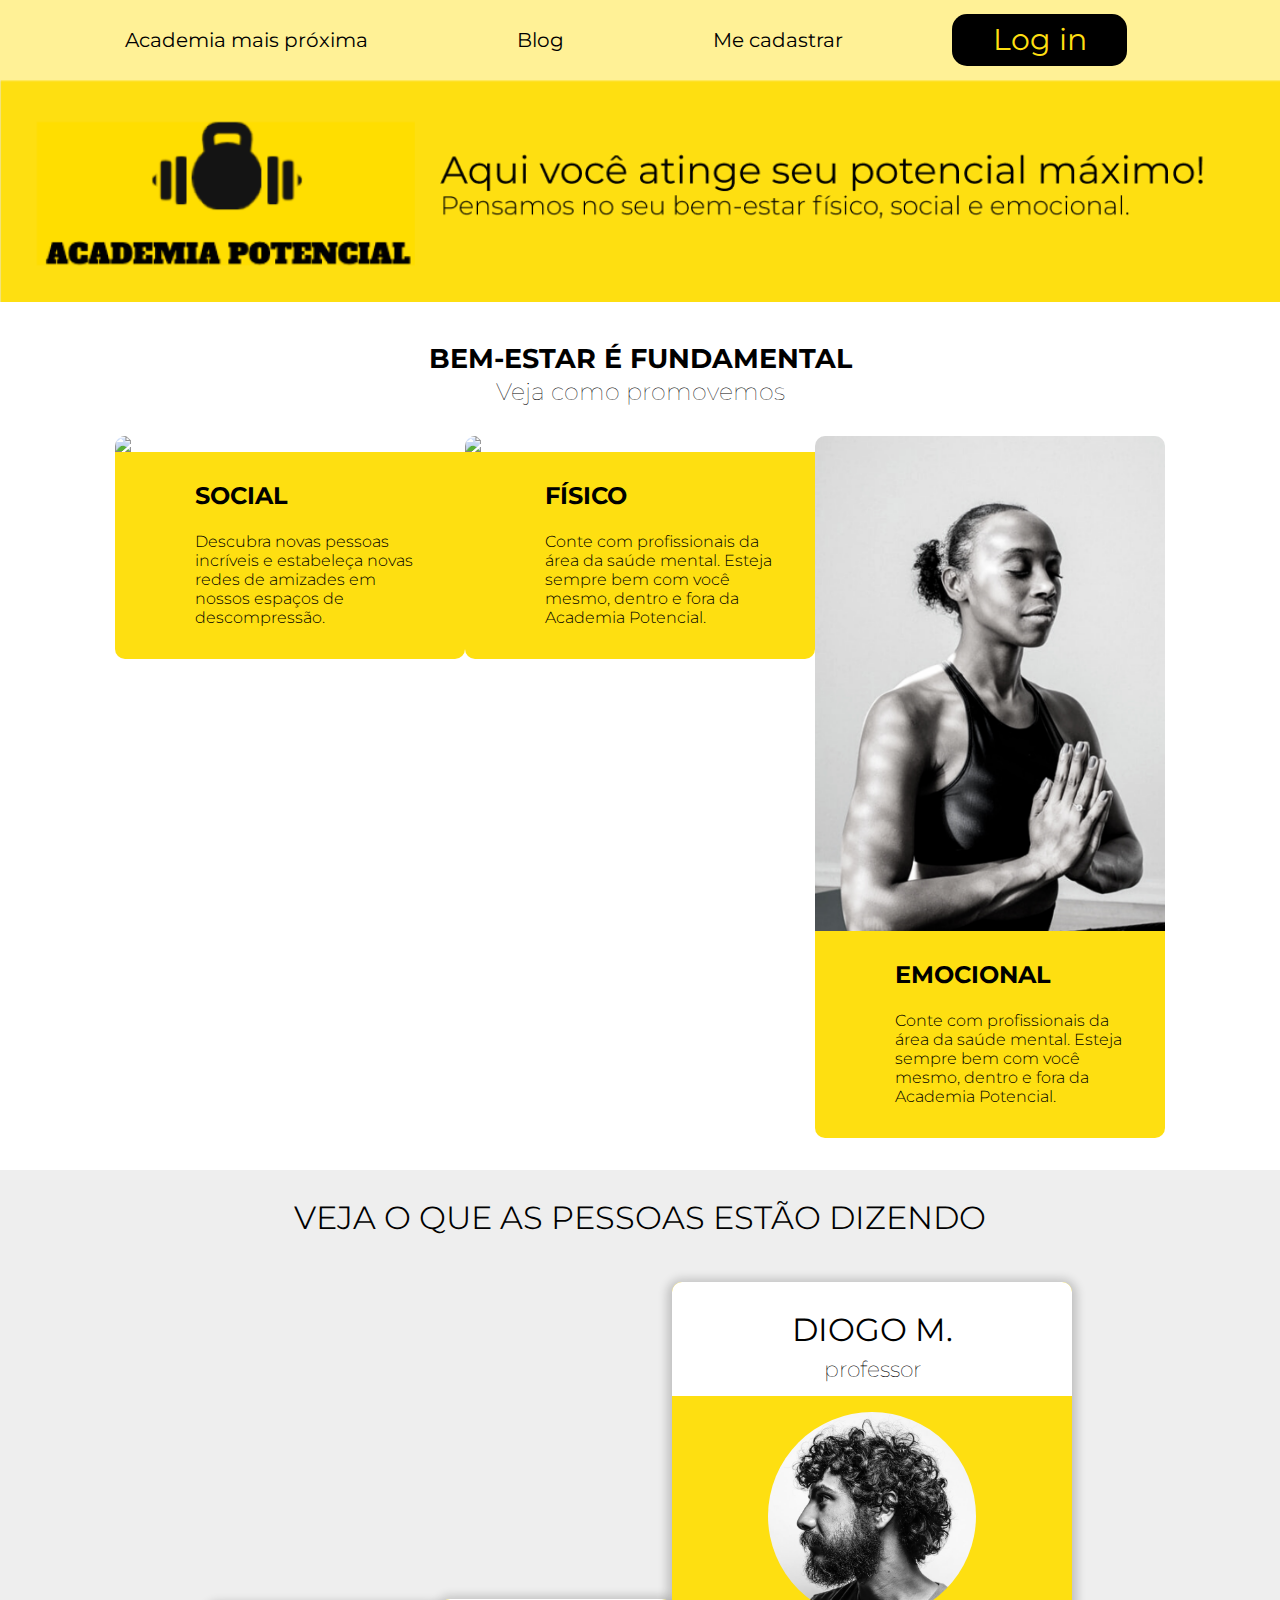
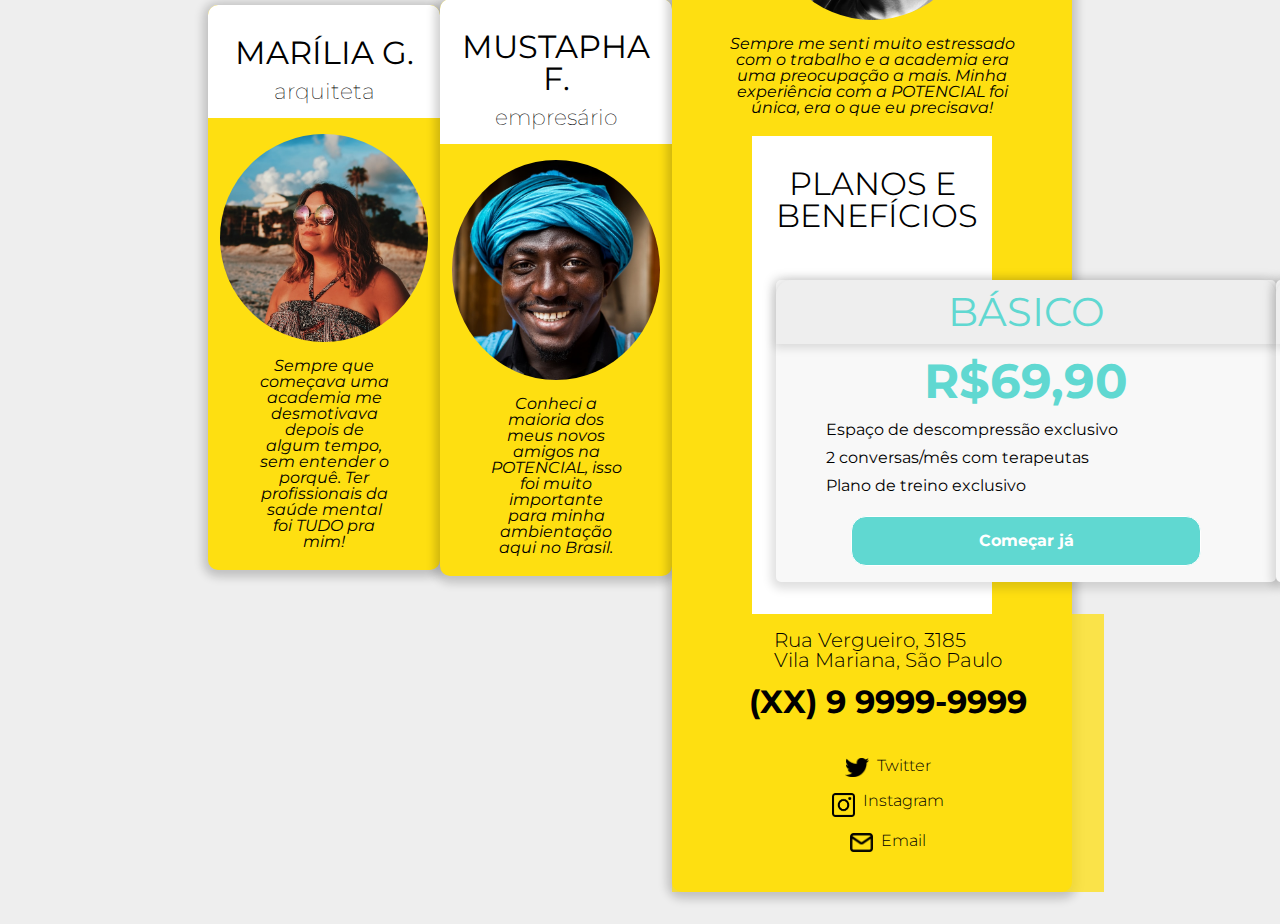
==== commit 1040ecd5: "arrumando identação." ====
--- a/index.html
+++ b/index.html
@@ -1,5 +1,4 @@
 <!DOCTYPE html>
-
 <html lang="pt-br">
 
 <head>
@@ -90,57 +89,61 @@
 
             <!-- FIM DA SESSÃO BEM ESTAR -->
     
-            <!-- INICIO DA SESSÃO DEPOIMENTOS -->
+        <!-- INICIO DA SESSÃO DEPOIMENTOS -->
+        <section class="container depoimentos">
 
-    <section class="container depoimentos">
+        <h2 class="depoimentos__titulo">Veja o que as pessoas estão dizendo</h2>
 
-            <h2 class="depoimentos__titulo">Veja o que as pessoas estão dizendo</h2>
+        <ul class="cartao">
+            <li class="depoimentos__cartoes">
+                <div class="bg__branco__depoimentos">
+                    <h3 class="cartao__depoimentos__nome">Marília G.</h3>   
+                    <p class="cartao__depoimentos__profissao">arquiteta</p>
+                </div>
+                <img src="assets/depoimentos-pessoa3.jpg" alt="mulher de óculos escuro em uma praia ensolarada" class="imagem__depoimento">
+                <p class="cartao__depoimentos__texto">Sempre que começava uma academia me desmotivava depois de algum tempo, sem entender o porquê. Ter profissionais da saúde mental foi TUDO pra mim!</p>
+                <!-- <p class="cartao__texto">&#9733; &#9733; &#9733; &#9733; &#9733;</p> -->
+            </li>
+            <li class="depoimentos__cartoes">
+                <div class="bg__branco__depoimentos">
+                    <h3 class="cartao__depoimentos__nome">Mustapha F.</h3>   
+                    <p class="cartao__depoimentos__profissao">empresário</p>
+                </div>
+                <img src="assets/depoimentos-pessoa2.jpg" alt="Homem de turbante azul sorrindo" class="imagem__depoimento">
+                <p class="cartao__depoimentos__texto">Conheci a maioria dos meus novos amigos na POTENCIAL, isso foi muito importante para minha ambientação aqui no Brasil.</p>
+                <!-- <p class="cartao__texto">&#9733; &#9733; &#9733; &#9733; &#9733;</p> -->
+            </li> 
+            <li class="depoimentos__cartoes">
+                <div class="bg__branco__depoimentos">
+                    <h3 class="cartao__depoimentos__nome">diogo M.</h3>   
+                    <p class="cartao__depoimentos__profissao">professor</p>
+                </div>
+                <img src="assets/depoimentos-pessoa1.jpg" alt="Homem de perfil, barbudo. Foto em preto e branco" class="imagem__depoimento">
+                <p class="cartao__depoimentos__texto">Sempre me senti muito estressado com o trabalho e a academia era uma preocupação a mais. Minha experiência com a POTENCIAL foi única, era o que eu precisava!</p>
+                <!-- <p class="cartao__texto">&#9733; &#9733; &#9733; &#9733; &#9733;</p> -->
 
-            <ul class="cartao__depoimentos">
-                <li class="depoimentos__cartoes">
-                    <h3 class="cartao__nome">Alexandra Smith</h3>   
-                    <p class="cartao__profissao">Administradora</p>
-                    <p class="cartao__texto-depoimentos">"Eu sempre que começava uma academia me sentia desmotivada depois de algum tempo, agora que estou na POTENCIAL me sinto super motivada."</p>
-                    <p class="cartao__texto-depoimentos">&#9733; &#9733; &#9733; &#9733; &#9733;</p>
-                </li>
-                <li class="depoimentos__cartoes">
-                    <h3 class="cartao__nome">Roberto Silva</h3>   
-                    <p class="cartao__profissao">Pedreiro</p>
-                    <p class="cartao__texto-depoimentos">"Eu sempre frequentei academia, mas aqui na academia POTENCIAL fui super bem acolhido com bons profissionais para me dar suporte."</p>
-                    <p class="cartao__texto-depoimentos">&#9733; &#9733; &#9733; &#9733; &#9733;</p>
-                </li> 
-                <li class="depoimentos__cartoes">
-                    <h3 class="cartao__nome">Maria pereira</h3>   
-                    <p class="cartao__profissao">Aposentada</p>
-                    <p class="cartao__texto-depoimentos">"Eu tenho 63 anos, e foi na academia POTENCIAL que melhorei minha saúde física, tem ótimos profissionais que estão sempre disposto a ajudar."</p>
-                    <p class="cartao__texto-depoimentos">&#9733; &#9733; &#9733; &#9733; &#9733;</p>
-                </li>
-            </ul>
-
-        </section> 
-
-        <!-- FIM DA SESSÃO DEPOIMENTOS -->
+    <!-- FIM DA SESSÃO DEPOIMENTOS -->
     
     <!-- INÍCIO DA SESSÃO PLANOS -->
 
         <section class="planos container">
             <h2 class="planos__titulo">Planos e Benefícios</h2>
             <ul class="planos__cartoes">
-                <li class="cartao cartao--basico">
+                <li class="cartao__planos cartao__plano__basico">
                     <h3 class="cartao__titulo">Básico</h3>   
                     <p class="cartao__preco">R$69,90</p>
                     <p class="cartao__texto">Espaço de descompressão exclusivo</p>
                     <p class="cartao__texto">2 conversas/mês com terapeutas</p>
                     <p class="cartao__texto">Plano de treino exclusivo</p>
-                    <a href="" class="cartao__botao botao--basico botao">Começar já</a>
+                    <a href="" class="cartao__botao botao__plano__basico botao__planos">Começar já</a>
                 </li>
-                <li class="cartao cartao--completo">
+                <li class="cartao__planos cartao__plano__completo">
                     <h3 class="cartao__titulo">Completo</h3>
                     <p class="cartao__preco">R$89,90</p>
                     <p class="cartao__texto">Espaço de descompressão exclusivo</p>
                     <p class="cartao__texto">4 conversas/mês com terapeutas</p>
                     <p class="cartao__texto">Plano de treino e acompanhamento exclusivo</p>
-                    <a href="" class="cartao__botao botao--completo botao">Começar já</a>
+                    <a href="" class="cartao__botao botao__plano__completo botao__planos">Começar já</a>
                 </li>
             </ul>
         </section>
@@ -165,4 +168,4 @@
 
 </body>
 
-</html>
+</html>--- a/css/base.css
+++ b/css/base.css
@@ -38,8 +38,6 @@
     padding: 1rem;
 }
 
-
-
 .botao-header{
     color: var(--amarelo-principal); 
     background: #000;
@@ -58,7 +56,6 @@
     border-radius: 15px;
 }
 
-
 .opcoes_nav_sumir{
     display: none;
 }
@@ -229,7 +226,6 @@
 
 /* FIM TITULO E DESTAQUE */
 
-    
 /*   BEM ESTAR   */
 
 .bem-estar {
@@ -388,9 +384,13 @@
     
 /*   DEPOIMENTOS   */
     
-    .depoimentos {
+.depoimentos {
     background-color: var(--cinza-escuro);
-    padding: 2rem;
+}
+
+.bg__branco__depoimentos {
+    background-color: white;
+    border-radius: 10px 10px 0 0;
 }
 
 .depoimentos__titulo {
@@ -401,32 +401,34 @@
     text-transform: uppercase;
     text-align: center;
 
-    margin-top: 2rem;
+    padding-top: 2rem;
     margin-bottom: 3rem;
 }
 
-.cartao__depoimentos{
+.cartao {
     display: flex;
     flex-direction: column;
-    align-items: center;
+
+    padding: 0 5rem;
 }
 
 .depoimentos__cartoes {
     display: flex;
     flex-direction: column;
+  
+    align-self: center;
 
     background-color: var(--amarelo-principal);
 
-    width: 100%;
-    max-width: 300px;
+    width: 330px;
 
     margin-bottom: 2rem;
 
-    border-radius: 5px;
+    border-radius: 10px;
     box-shadow: 0 2px 10px 5px #00000030;
 }
 
-.cartao__nome {
+.cartao__depoimentos__nome {
     color: var(--preto);
     font-weight: 400;
     font-size: 2rem;
@@ -439,35 +441,51 @@
     padding-right: .5rem;
 }
 
-.cartao__profissao {
+.cartao__depoimentos__profissao {
     color: var(--preto);
     font-weight: 150;
-    font-size: 1rem;
+    font-size: 1.4rem;
     font-family: var(--montserrat);
     text-align: center;
 
-    margin-top: 1rem;
+    margin-top: .7rem;
     margin-bottom: 1rem; 
 }
 
-.cartao__texto-depoimentos {
-    color: var(--preto);
-    font-weight: 250;
+.imagem__depoimento {
+    margin: 1rem 0;
+
+    border-radius: 100%;
+    width: 13rem;
+
+    align-self: center;
+}
+
+.cartao__depoimentos__texto {
+    color: var(--preto);
     font-style: italic;
     text-align: center;
-    padding: 20px 20px 20px 20px;
+    padding: 0 50px 20px 50px;
 }
 
 @media screen and (min-width: 1024px) {
-    .cartao__depoimentos {
+    .cartao {
         flex-direction: row;
         justify-content: space-around;
     }
-}
-    
-    /*  FIM DEPOIMENTOS    */
-    
-    /* PLANOS E BENEFICIOS */
+
+    .depoimentos {
+        padding: 0 8rem;
+    }
+
+    .depoimentos__cartoes {
+        width: 400px;
+    }
+}
+    
+/*  FIM DEPOIMENTOS    */
+    
+/* PLANOS E BENEFICIOS */
 
 .planos {
     background-color: var(--branco); 
@@ -491,7 +509,7 @@
     margin-bottom: 3rem;
 }
 
-.botao {
+.botao__planos {
     text-align: center;
 
     width: 100%;
@@ -505,27 +523,27 @@
     border: 1px solid;
     border-radius: 15px;
 }
-
-.cartao {
+  
+.cartao__planos {
     display: flex;
     flex-direction: column;
 
     background-color: var(--cinza-claro);
 
     width: 100%;
-    max-width: 300px;
+    max-width: 300px; 
 
     margin-bottom: 2rem;
 
     border-radius: 5px;
-    box-shadow: 0 2px 10px 5px #00000030;
-}
-
-.cartao--basico{
+    box-shadow: 0 2px 10px 5px #00000020;
+}
+
+.cartao__plano__basico{
     color: var(--verde-plano-basico);
 }
 
-.cartao--completo {
+.cartao__plano__completo {
     color: var(--vermelho-plano-completo);
 }
 
@@ -549,7 +567,7 @@
 
     width: 70%;
 
-    padding: 1rem 2rem 1rem 1rem;
+    padding: 1rem 1rem 2rem 1rem;
 
     margin: 1rem 0;
 
@@ -576,20 +594,29 @@
     box-shadow: 0 2px 10px 2px #00000020;
 }
 
-.botao--basico {
+.botao__plano__basico {
     background-color: var(--verde-plano-basico);
     color: var(--branco);
 }
 
-.botao--completo {
+.botao__plano__completo {
     background-color: var(--vermelho-plano-completo);
     color: var(--branco);
 }
 
 @media screen and (min-width: 1024px) {
+    .planos {
+        margin: 0 5rem;
+    }    
+
     .planos__cartoes {
         flex-direction: row;
         justify-content: space-around;
+    }
+
+    .cartao__planos {
+        width: 500px;
+        min-width: 500px;
     }
 }
 
@@ -636,4 +663,4 @@
 .rodape__midia-icone{
     width: 10%;
     padding-right: 0.5rem;
-}
+}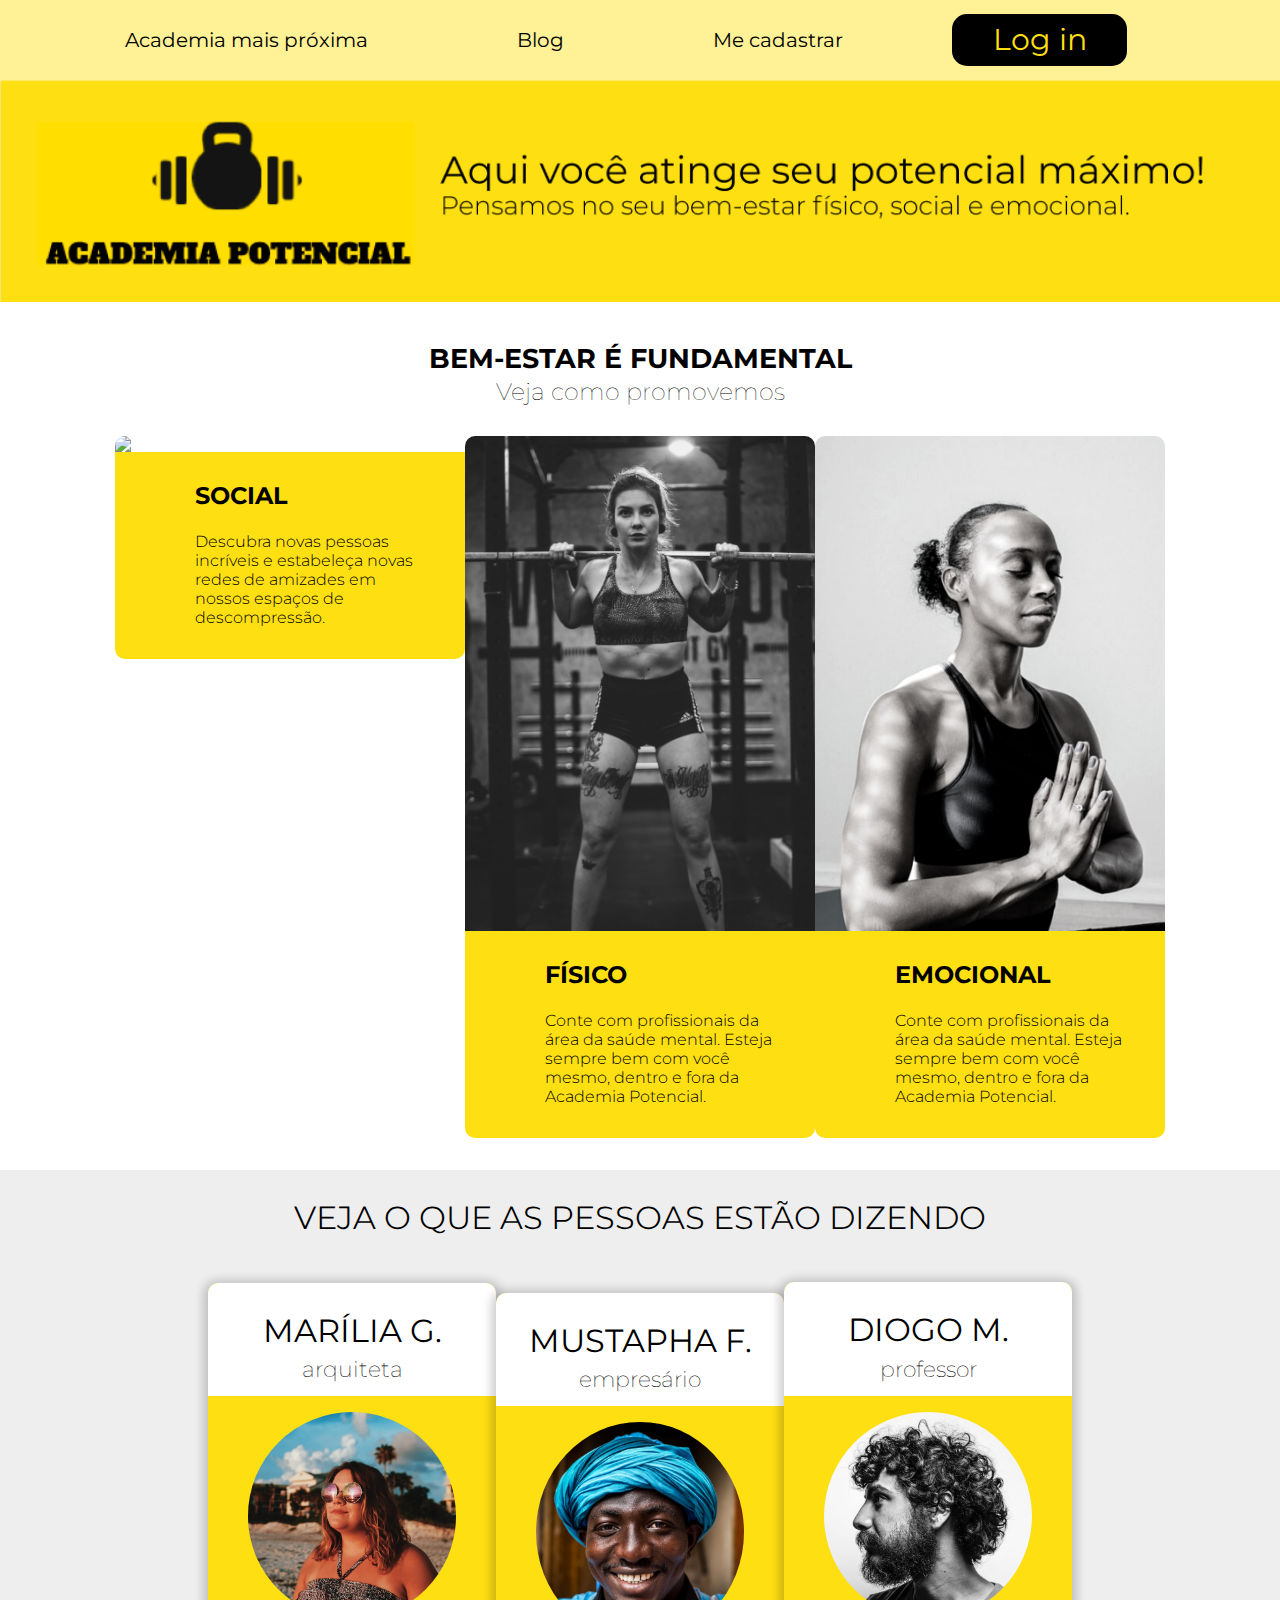
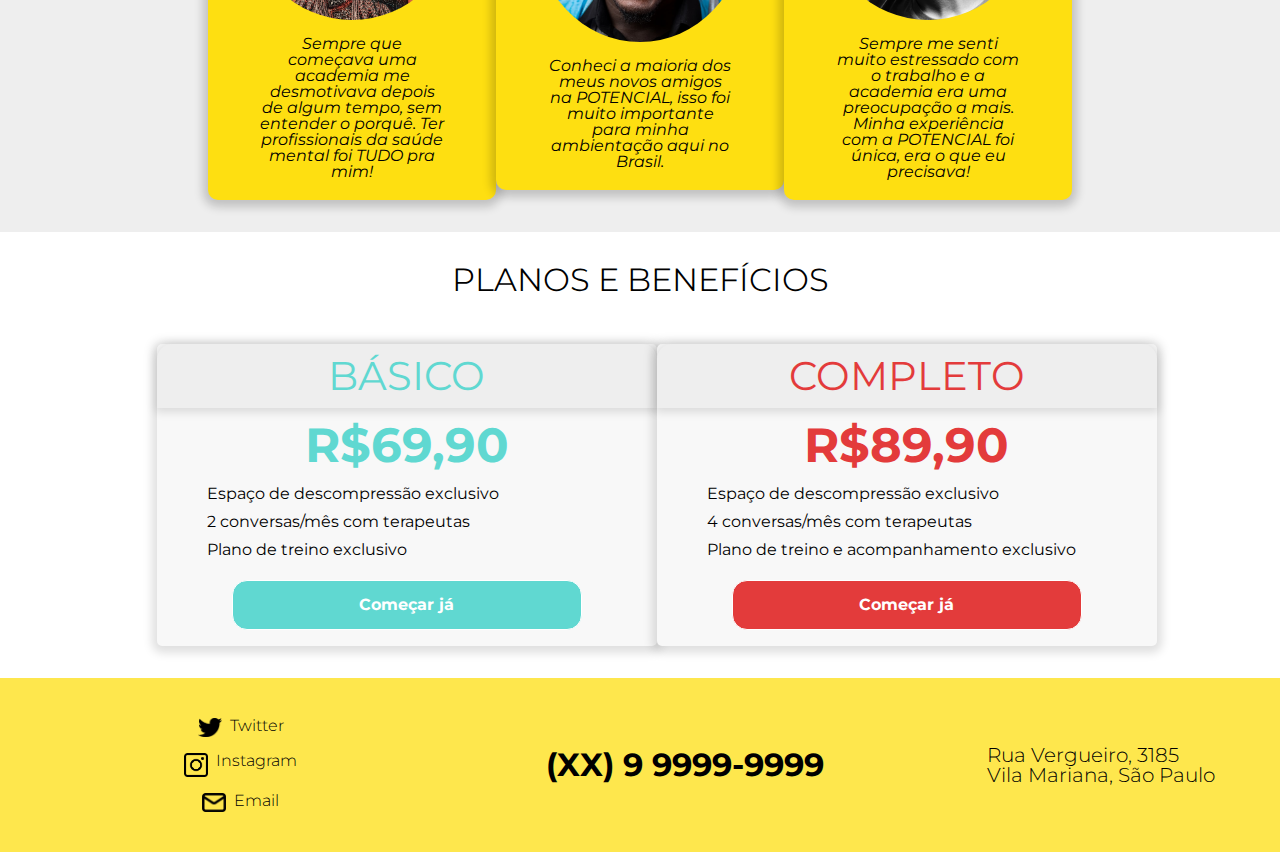
==== commit 68ff32fb: "Update index.html" ====
--- a/index.html
+++ b/index.html
@@ -48,7 +48,7 @@
     <section class="bem-estar">
                 <h2 class="bem-estar__titulo">Bem-estar é fundamental</h2>
                 <p class="bem-estar__subtitulo">Veja como promovemos</p>
-                <img src="assets/estrutura.jpg" class="bem-estar__imagem">
+                <img src="assets/estrutura.png" class="bem-estar__imagem">
 
                 <section class="bem-estar__tipo">
                     
@@ -65,7 +65,7 @@
                       </li>
 
                       <li class="bem-estar__tipo">
-                        <img class="bem-estar__item-imagem" src="assets/bem-estar__físico.png">
+                        <img class="bem-estar__item-imagem" src="assets/bem-estar__físico.png">
                         <div class="bem-estar__container bem-estar__item bem-estar__item--fisico">
                           <span class="item__descricao">
                             <h3 class="item__descricao-titulo">Físico</h3>
@@ -90,7 +90,7 @@
             <!-- FIM DA SESSÃO BEM ESTAR -->
     
         <!-- INICIO DA SESSÃO DEPOIMENTOS -->
-        <section class="container depoimentos">
+        <section class="depoimentos">
 
         <h2 class="depoimentos__titulo">Veja o que as pessoas estão dizendo</h2>
 
@@ -121,6 +121,9 @@
                 <img src="assets/depoimentos-pessoa1.jpg" alt="Homem de perfil, barbudo. Foto em preto e branco" class="imagem__depoimento">
                 <p class="cartao__depoimentos__texto">Sempre me senti muito estressado com o trabalho e a academia era uma preocupação a mais. Minha experiência com a POTENCIAL foi única, era o que eu precisava!</p>
                 <!-- <p class="cartao__texto">&#9733; &#9733; &#9733; &#9733; &#9733;</p> -->
+            </li>
+        </ul>
+        </section>
 
     <!-- FIM DA SESSÃO DEPOIMENTOS -->
     
@@ -168,4 +171,4 @@
 
 </body>
 
-</html>+</html>
--- a/css/base.css
+++ b/css/base.css
@@ -483,7 +483,7 @@
     }
 }
     
-/*  FIM DEPOIMENTOS    */
+    /*  FIM DEPOIMENTOS    */
     
 /* PLANOS E BENEFICIOS */
 
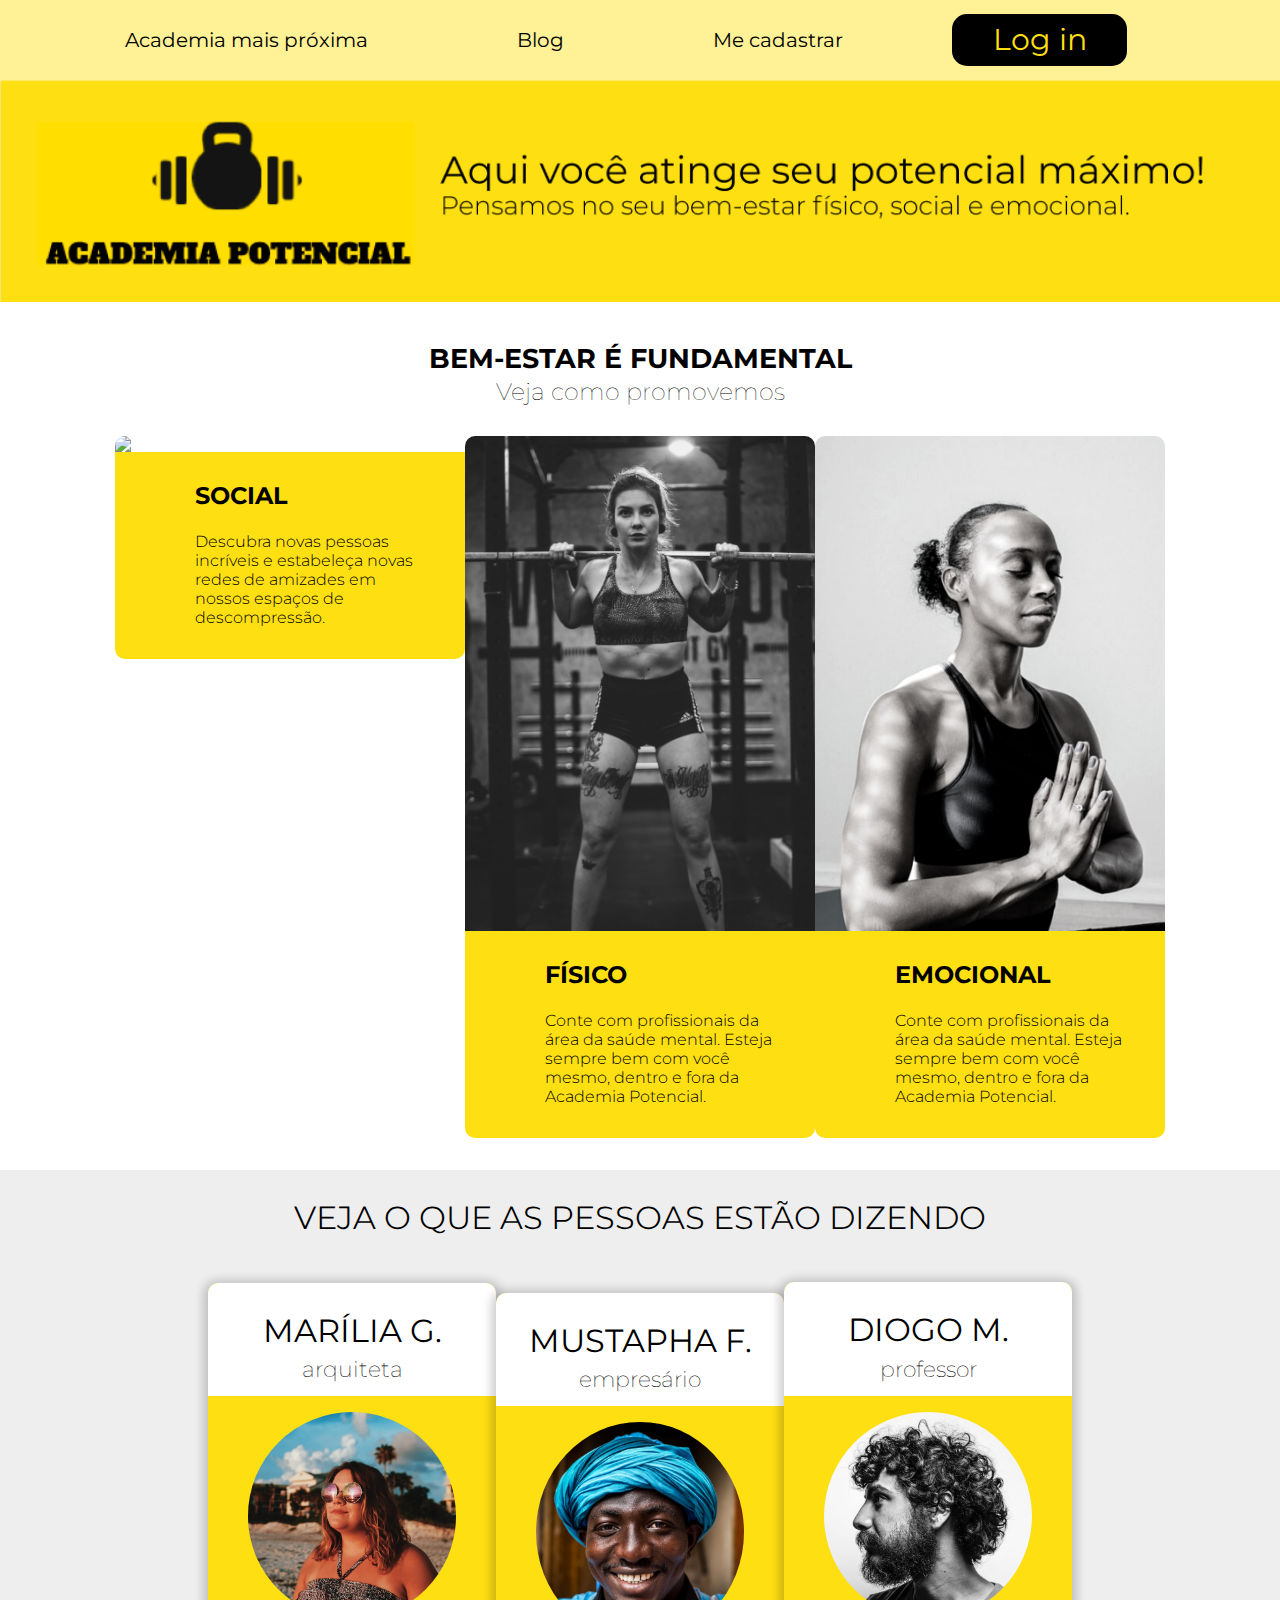
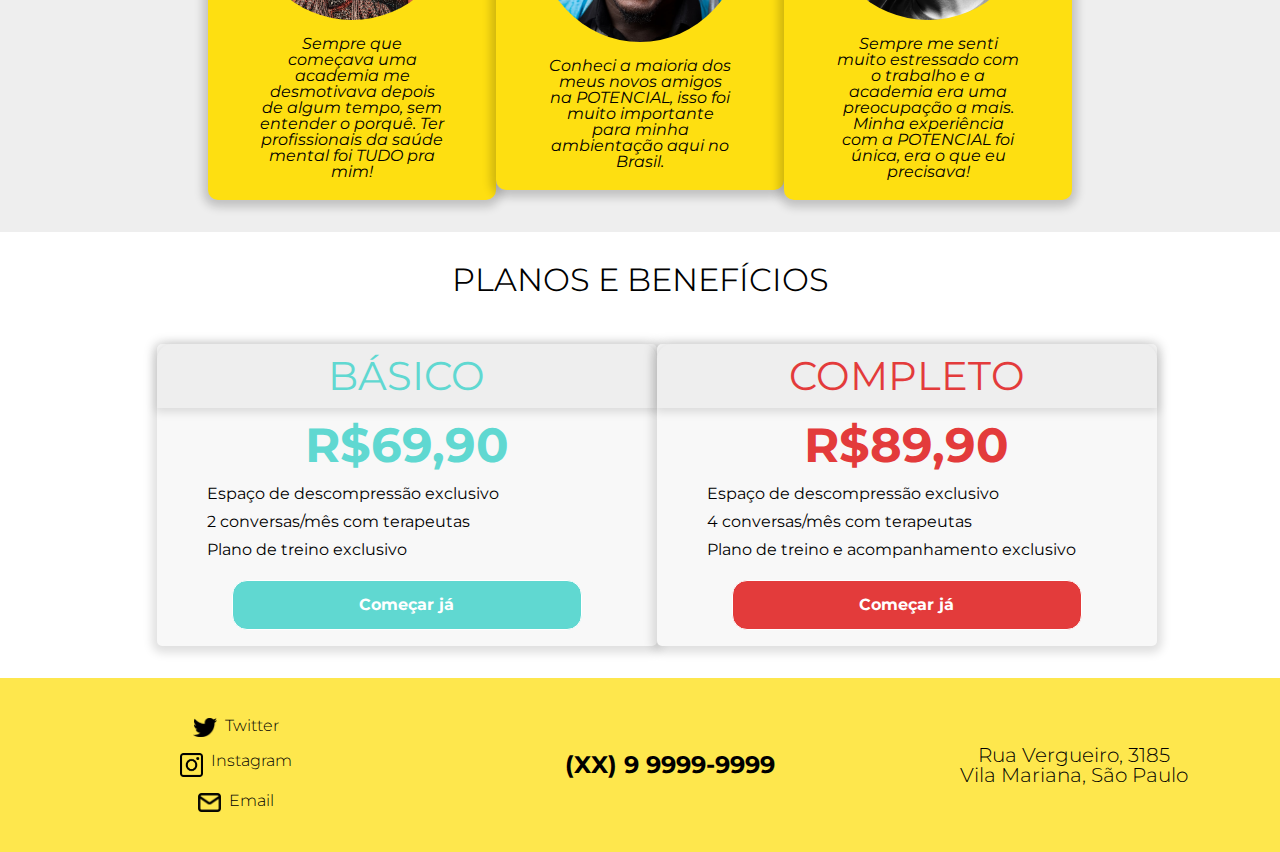
==== commit 6cf477f3: "Update index.html" ====
--- a/index.html
+++ b/index.html
@@ -102,7 +102,6 @@
                 </div>
                 <img src="assets/depoimentos-pessoa3.jpg" alt="mulher de óculos escuro em uma praia ensolarada" class="imagem__depoimento">
                 <p class="cartao__depoimentos__texto">Sempre que começava uma academia me desmotivava depois de algum tempo, sem entender o porquê. Ter profissionais da saúde mental foi TUDO pra mim!</p>
-                <!-- <p class="cartao__texto">&#9733; &#9733; &#9733; &#9733; &#9733;</p> -->
             </li>
             <li class="depoimentos__cartoes">
                 <div class="bg__branco__depoimentos">
@@ -111,7 +110,6 @@
                 </div>
                 <img src="assets/depoimentos-pessoa2.jpg" alt="Homem de turbante azul sorrindo" class="imagem__depoimento">
                 <p class="cartao__depoimentos__texto">Conheci a maioria dos meus novos amigos na POTENCIAL, isso foi muito importante para minha ambientação aqui no Brasil.</p>
-                <!-- <p class="cartao__texto">&#9733; &#9733; &#9733; &#9733; &#9733;</p> -->
             </li> 
             <li class="depoimentos__cartoes">
                 <div class="bg__branco__depoimentos">
@@ -120,7 +118,6 @@
                 </div>
                 <img src="assets/depoimentos-pessoa1.jpg" alt="Homem de perfil, barbudo. Foto em preto e branco" class="imagem__depoimento">
                 <p class="cartao__depoimentos__texto">Sempre me senti muito estressado com o trabalho e a academia era uma preocupação a mais. Minha experiência com a POTENCIAL foi única, era o que eu precisava!</p>
-                <!-- <p class="cartao__texto">&#9733; &#9733; &#9733; &#9733; &#9733;</p> -->
             </li>
         </ul>
         </section>
--- a/css/base.css
+++ b/css/base.css
@@ -33,7 +33,6 @@
     display: flex;
     flex-direction: row;
     align-items: center; 
-    /* font-size: 10px; */
     justify-content: space-evenly;
     padding: 1rem;
 }
@@ -62,7 +61,6 @@
 
 .opcoes_nav {
     display: inline;
-    /* margin: 0 60px 0 0; */
     color: #000;
     font-size: 20px;
 }
@@ -70,7 +68,6 @@
 @media screen and (min-width: 1024px){
 .botao-header {
     color: var(--amarelo-principal);
-    /* background: #000; */
     
     display: flex;
     height: 52px;
@@ -133,22 +130,14 @@
 }
 
 .caixa{
-    /* position: absolute; */
+
     top: 90px;
     right: -250px;
     display: flex;
     flex-direction: column;
     align-items: center;
     text-align: center;
-    /* background-color: var(--amarelo-principal); */
-    /* column-width: 100em; */
-    /* padding: .75rem; */
-    /* height: 15%; */
-}
-    
-/* section{
-    background-color: #FEDF11;
-} */
+}
 
 .navegacao{
     position: absolute;
@@ -163,7 +152,6 @@
     text-align: center ;
     font-size: max(30px, 5vw);
     font-weight: 500;
-    /* padding:.9rem 0; */
 }
 
 .titulo2 {
@@ -186,33 +174,23 @@
    .caixa{     
     width: 500px;
     display: inline;
-    /* flex-direction: row; */
     padding-left: 100%;
     padding-right: 100%;
     position: absolute;
 }
 
     .logo{
-        /* display: none; */
         position: relative;
         top:0px; 
         right: -300px;
         width: 65%;
     }
-   
-    /* .destaque{
-        column-count:2 ;
-        column-width: 100em;
-    } */
     
     .titulo1 {
         text-align: justify ;
         font-size: 300;
         font-weight: 700;
-        position: absolute; 
-        /* top: 50px;  */
-        /* right: 790px; */
-        
+        position: absolute;   
     }
 
     .titulo2{
@@ -220,7 +198,6 @@
         font-size: 20px;
         position: absolute; 
         top: 70px; 
-        /* right: 845px; */
     }
 } 
 
@@ -630,7 +607,7 @@
 flex-flow: row-reverse wrap;
 justify-content: space-around;
 align-items: center;
-padding: 1rem 1rem;
+padding: 1rem 0rem;
 background: #FEDF11BF;
 font-family: 'Montserrat', sans-serif;
 font-weight: 300;
@@ -638,24 +615,23 @@
 
 .rodape__redesSociais {
     margin: 1rem;
-    /* display: flex; */
 }
 
 .rodapeItens2{
     font-size: 1.25rem;
+    text-align: center;
     font-family: 'Montserrat';
 }
 
 .rodapeItens3{
     font-weight: 700;
-    font-size: 2rem;
+    font-size: 1.5rem;
     margin: 1rem 0;
 }
 
 .rodape__midia{
-    font-size: 2 rem;
-    display: flex;
-    /* align-items: center; */
+    font-size: 1rem;
+    display: flex;
     justify-content: center;
     padding: .5rem;
 }
@@ -663,4 +639,4 @@
 .rodape__midia-icone{
     width: 10%;
     padding-right: 0.5rem;
-}+}
